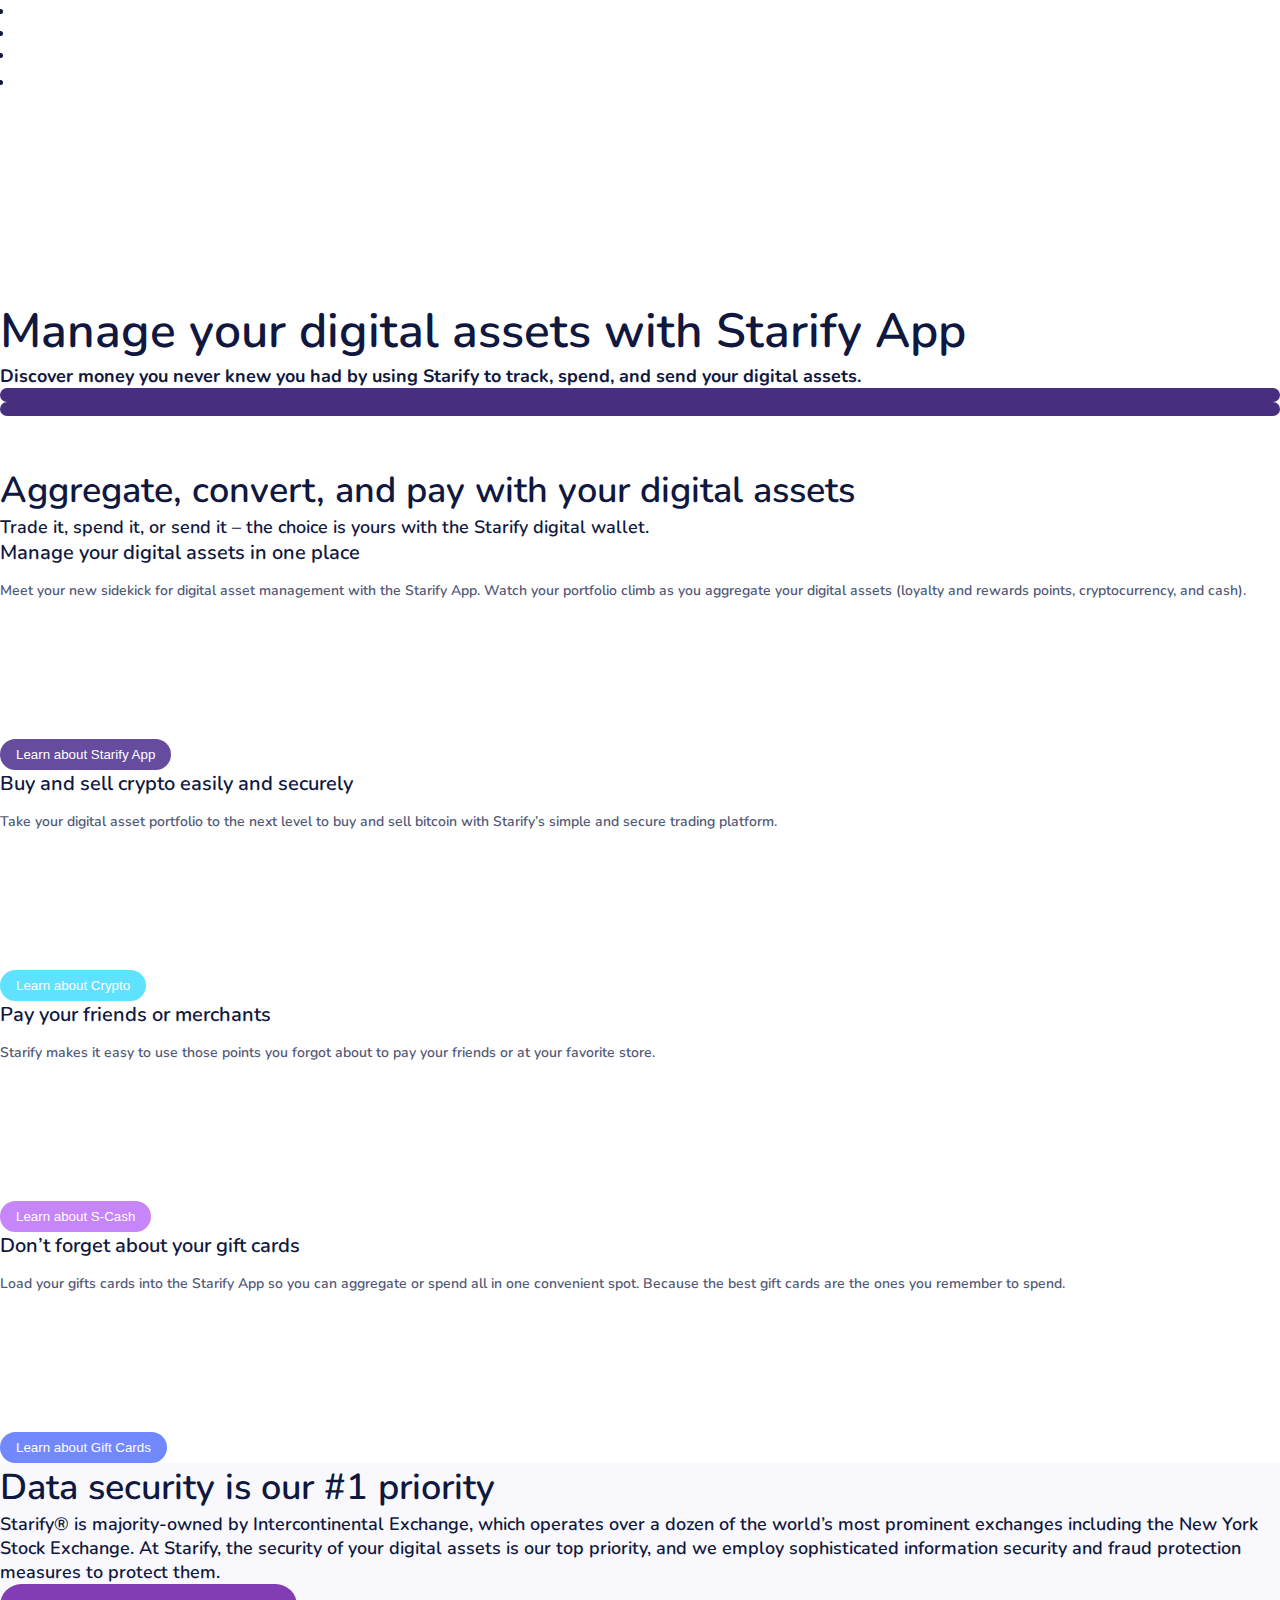
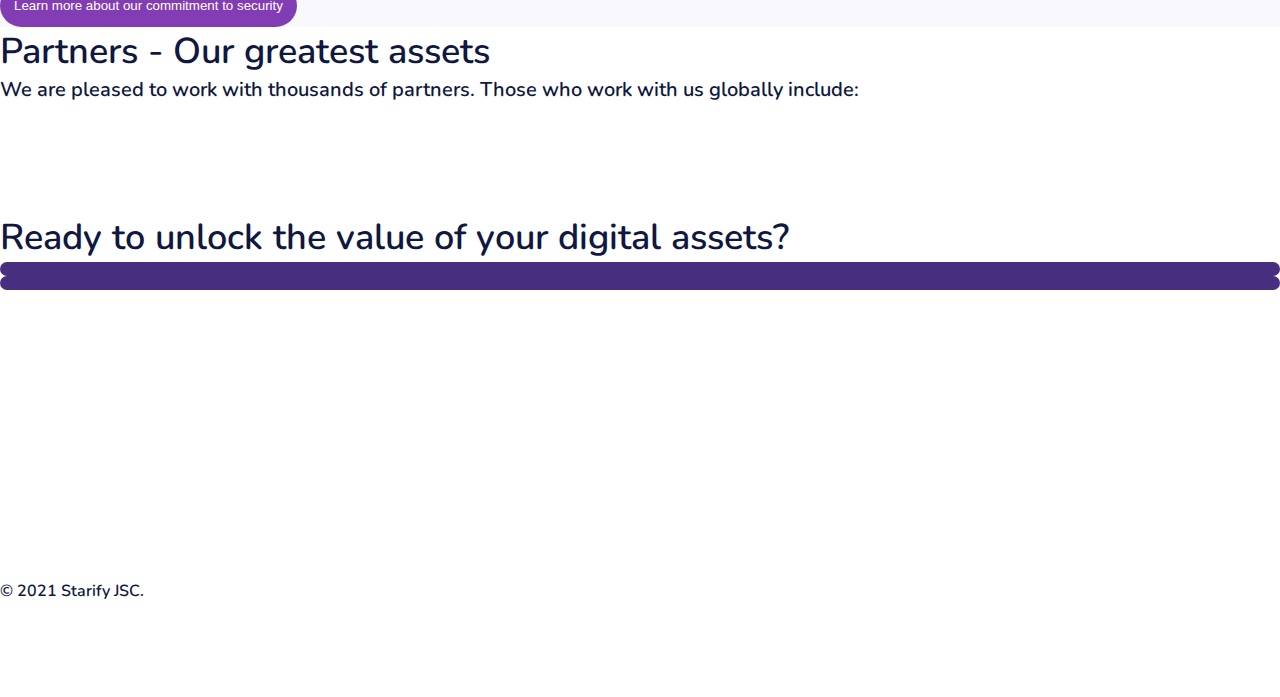
==== index.html @ 402581a9 "Add files via upload" ====
<html lang="en">

<head>
    <meta charset="UTF-8" />
    <meta http-equiv="X-UA-Compatible" content="IE=edge" />
    <meta name="viewport" content="width=device-width, initial-scale=1.0" />
    <title>Starify</title>
    <link rel="preconnect" href="https://fonts.googleapis.com" />
    <link rel="preconnect" href="https://fonts.gstatic.com" crossorigin />
    <!-- GOOGLE FONTS : NUNITO -->
    <link rel="preconnect" href="https://fonts.googleapis.com">
    <link rel="preconnect" href="https://fonts.gstatic.com" crossorigin>
    <link
        href="https://fonts.googleapis.com/css2?family=Nunito:ital,wght@0,200;0,300;0,400;0,600;0,700;0,800;0,900;1,200;1,300;1,400;1,600;1,700;1,800;1,900&display=swap"
        rel="stylesheet">
    <!-- FONTAWESOME 5 -->
    <link rel="stylesheet" href="fontawesome-free-5.15.3-web/css/all.min.css">
    <!-- BOOTSTRAP 4.0 -->
    <link rel="stylesheet" href="bootstrap-4.0.0-dist/css/bootstrap.min.css">
    <!-- LOCAL CSS -->
    <link rel="stylesheet" href="style.css" />
</head>

<body>
    <div class="scroll-navbar" id="scroll-navbar">
        <div class="container">
            <div class="row">
                <div class="col-md-3">
                    <a href="#"><img src="images/logo-fixed.png" alt="" class="img-fluid" />
                    </a>
                </div>
                <div class="col-md-9">
                    <ul class="nav custom-align">
                        <li class="nav-item">
                            <a class="nav-link active" href="#">Home</a>
                        </li>
                        <li class="nav-item">
                            <a class="nav-link" href="overview.html">Overview</a>
                        </li>
                        <li class="nav-item">
                            <a class="nav-link" href="features.html">App Features</a>
                        </li>
                        <li class="nav-item d-flex">
                            <button type="button" class="alt-get-started-btn">
                                Get Started
                            </button>
                        </li>
                    </ul>
                </div>
            </div>
        </div>
    </div>

    <div class="top-header">
        <div class="container">
            <div class="top-navbar py-3">
                <div class="row">
                    <div class="col-md-3">
                        <a href="#"><img src="images/logo.png" alt="" class="img-fluid center-xs" />
                        </a>
                    </div>
                    <div class="col-md-9">
                        <ul class="nav custom-align">
                            <li class="nav-item">
                                <a class="nav-link active" href="#">Home</a>
                            </li>
                            <li class="nav-item">
                                <a class="nav-link" href="overview.html">Overview</a>
                            </li>
                            <li class="nav-item">
                                <a class="nav-link" href="features.html">App Features</a>
                            </li>
                            <li class="nav-item d-flex">
                                <button type="button" class="get-started-btn">
                                    Get Started
                                </button>
                            </li>
                        </ul>
                    </div>
                </div>
            </div>

            <div class="banner-service">
                <div class="row">
                    <div class="col-lg-6">
                        <div class="banner-info mb-5">
                            <h1 class="text-white mb-5">Manage your digital assets with Starify App</h1>
                            <h5 class="text-white">Discover money you never knew you had by using Starify to track,
                                spend, and send your digital assets.</h5>
                        </div>
                        <div class="social-btn-group d-flex align-items-center justify-content-between">
                            <div class="social-btn mr-4">
                                <a href="#"><img src="images/play-store-icon.png" alt="" class="img-fluid"></a>
                            </div>
                            <div class="social-btn">
                                <a href="#"><img src="images/apple-icon.png" alt="" class="img-fluid"></a>
                            </div>
                        </div>
                    </div>
                    <div class="col-lg-6">
                        <img src="images/right.png" alt="" class="img-fluid d-block mx-auto">
                    </div>
                </div>
            </div>
        </div>
    </div>

    <div class="main-service">
        <div class="container">
            <h2 class="text-center fw-bold f-36 mb-4">Aggregate, convert, and pay with your digital assets</h2>
            <p class="text-center fw-bold mb-5 f-18">Trade it, spend it, or send it – the choice is yours with the
                Starify
                digital wallet.
            </p>

            <div class="row mt-5 pt-5">
                <div class="col-lg-3 col-6">
                    <div class="service-box text-center">
                        <img src="images/service-1.png" alt="" class="img-fluid d-block mx-auto mb-4">
                        <div class="service-info">
                            <h4 class="fw-bold">Manage your digital assets in one place</h4>
                            <p>Meet your new sidekick for digital asset management with the Starify App. Watch your
                                portfolio climb as you aggregate your digital assets (loyalty and rewards points,
                                cryptocurrency, and cash).</p>
                        </div>
                        <button type="button" class="service-btn sv-1"
                            onclick="javascript:location.href='overview.html'">Learn about Starify App</button>
                    </div>
                </div>
                <div class="col-lg-3 col-6">
                    <div class="service-box text-center">
                        <img src="images/service-2.png" alt="" class="img-fluid d-block mx-auto mb-4">
                        <div class="service-info">
                            <h4 class="fw-bold">Buy and sell crypto easily and securely</h4>
                            <p>Take your digital asset portfolio to the next level to buy and sell bitcoin with
                                Starify’s
                                simple and secure trading platform.</p>
                        </div>
                        <button type="button" class="service-btn sv-2 text-dark"
                            onclick="javascript:location.href='overview.html'">Learn about Crypto</button>
                    </div>

                </div>
                <div class="col-lg-3 col-6">
                    <div class="service-box text-center">
                        <img src="images/service-3.png" alt="" class="img-fluid d-block mx-auto mb-4">
                        <div class="service-info">
                            <h4 class="fw-bold">Pay your friends or merchants</h4>
                            <p>Starify makes it easy to use those points you forgot about to pay your friends or at your
                                favorite store.</p>
                        </div>
                        <button type="button" class="service-btn sv-3 text-dark"
                            onclick="javascript:location.href='overview.html'">Learn about S-Cash</button>
                    </div>
                </div>
                <div class="col-lg-3 col-6">
                    <div class="service-box text-center">
                        <img src="images/service-4.png" alt="" class="img-fluid d-block mx-auto mb-4">
                        <div class="service-info">
                            <h4 class="fw-bold">Don’t forget about your gift cards </h4>
                            <p>Load your gifts cards into the Starify App so you can aggregate or spend all in one
                                convenient spot. Because the best gift cards are the ones you remember to spend.</p>
                        </div>
                        <button type="button" class="service-btn sv-4 text-dark"
                            onclick="javascript:location.href='overview.html'">Learn about Gift Cards</button>
                    </div>
                </div>
            </div>
        </div>
    </div>

    <div class="big-service py-5 mt-5">
        <div class="container">
            <div class="service-box text-center">
                <img src="images/service-5.png" alt="" class="img-fluid d-block mx-auto mb-4">
                <div class="service-info no-min-height">
                    <h4 class="fw-bold f-36">Data security is our #1 priority</h4>
                    <p class="f-18 my-5">Starify® is majority-owned by Intercontinental Exchange, which operates
                        over a
                        dozen of the
                        world’s most prominent exchanges including the New York Stock Exchange. At Starify, the
                        security of your digital assets is our top priority, and we employ sophisticated information
                        security and fraud protection measures to protect them.</p>
                </div>
                <button type="button" class="service-btn sv-5" style="padding: 14px;">Learn more about our
                    commitment to
                    security</button>
            </div>
        </div>
    </div>

    <div class="our-partner my-5">
        <div class="container">
            <h2 class="fw-bold mb-3 f-36">Partners - Our greatest assets</h2>
            <p class="fw-bold mb-5 f-20">We are pleased to work with thousands of partners. Those who work with us
                globally
                include:</p>
            <div class="partner-grid">
                <img src="images/partner.png" alt="" class="img-fluid d-block mx-auto">
                <img src="images/partner.png" alt="" class="img-fluid d-block mx-auto">
                <img src="images/partner.png" alt="" class="img-fluid d-block mx-auto">
                <img src="images/partner.png" alt="" class="img-fluid d-block mx-auto">
                <img src="images/partner.png" alt="" class="img-fluid d-block mx-auto">
                <img src="images/partner.png" alt="" class="img-fluid d-block mx-auto">
                <img src="images/partner.png" alt="" class="img-fluid d-block mx-auto">
                <img src="images/partner.png" alt="" class="img-fluid d-block mx-auto">
                <img src="images/partner.png" alt="" class="img-fluid d-block mx-auto">
                <img src="images/partner.png" alt="" class="img-fluid d-block mx-auto">
            </div>
        </div>
    </div>

    <div class="social-box main-color">
        <div class="container">
            <h2 class="fw-bold mb-3 text-center">Ready to unlock the value of your digital assets?</h2>
            <div class="social-btn-group d-flex align-items-center justify-content-center mt-5">
                <div class="social-btn mr-4">
                    <a href="#"><img src="images/play-store-icon.png" alt="" class="img-fluid"></a>
                </div>
                <div class="social-btn">
                    <a href="#"><img src="images/apple-icon.png" alt="" class="img-fluid"></a>
                </div>
            </div>
        </div>
    </div>

    <div class="main-footer">
        <div class="container">
            <div class="row">
                <div class="col-md-3 d-flex justify-content-center align-items-center">
                    <p class="text-white">© 2021 Starify JSC.</p>
                </div>
                <div class="col-md-9">
                    <div class="social-media-group d-flex">
                        <a href="#">
                            <img src="images/fb-icon.png" alt="" class="img-fluid d-block mx-auto"></a>
                        <a href="#">
                            <img src="images/twitter-icon.png" alt="" class="img-fluid d-block mx-auto"></a>
                        <a href="#">
                            <img src="images/tumblr-icon.png" alt="" class="img-fluid d-block mx-auto"></a>
                        <a href="#">
                            <img src="images/in-icon.png" alt="" class="img-fluid d-block mx-auto"></a>
                        <a href="#">
                            <img src="images/sharp-icon.png" alt="" class="img-fluid d-block mx-auto"></a>
                        <a href="#">
                            <img src="images/telegram-icon.png" alt="" class="img-fluid d-block mx-auto"></a>
                        <div>
                            <button type="button" class="need-help-btn">Need help ?</button>
                        </div>
                    </div>
                </div>
            </div>
        </div>
    </div>
    <script src="jquery-3.6.0.min.js"></script>
    <script defer src="app.js"></script>
</body>

</html>
---- style.css ----
* {
  padding: 0;
  margin: 0;
  border: none;
}

body {
  font-family: "Nunito", sans-serif;
  color: #101840 !important;
}

body h1,
body h2,
body h3,
body h4,
body h5,
body h6 {
  margin: 0;
}

body p {
  margin: 0;
  font-weight: 600 !important;
}

body a {
  color: inherit;
}

body a:hover {
  text-decoration: none;
  color: inherit;
}

body .fw-bold {
  font-weight: 600 !important;
}

body i {
  font-size: 11px;
}

body .f-36 {
  font-size: 36px !important;
}

body .f-24 {
  font-size: 24px !important;
}

body .f-18 {
  font-size: 18px !important;
}

body .f-20 {
  font-size: 20px !important;
}

.top-header {
  width: 100%;
  background: url(images/header-svg.png);
  background-repeat: no-repeat;
  background-size: cover;
}

@media screen and (min-width: 992px) {
  .top-header {
    margin-bottom: 50px;
    background-position: bottom;
  }
}

.top-header .center-xs {
  display: block;
  margin: auto;
}

@media screen and (min-width: 768px) {
  .top-header .center-xs {
    margin: 0;
  }
}

.top-header .top-navbar {
  min-height: 80px;
}

.top-header .top-navbar .nav-item {
  margin: 0 15px;
}

.top-header .top-navbar .nav-item .nav-link {
  color: #ffffff;
  font-size: 14px;
}

.top-header .top-navbar .get-started-btn {
  background: none;
  color: #ffffff;
  border: 1px solid #ffffff;
  border-radius: 30px;
  padding: 7px 24px;
  font-size: 14px;
  cursor: pointer;
}

.top-header .top-navbar .get-started-btn:focus {
  outline: none;
}

@media screen and (min-width: 992px) {
  .top-header .banner-service .banner-info {
    padding-top: 200px;
  }
}

.top-header .banner-service .banner-info h1 {
  font-weight: 600;
  margin-top: 1rem;
  font-size: 48px;
  text-align: center;
}

@media screen and (min-width: 768px) {
  .top-header .banner-service .banner-info h1 {
    margin-top: 0;
    text-align: left;
  }
}

.top-header .banner-service .banner-info h5 {
  font-size: 18px;
}

.nav-link.active {
  opacity: 0.5 !important;
}

.alt-get-started-btn {
  background: #833db4;
  color: #ffffff;
  border: 1px solid #ffffff;
  border-radius: 30px;
  padding: 7px 24px;
  font-size: 14px;
  cursor: pointer;
}

.alt-get-started-btn:focus {
  outline: none;
}

.custom-align {
  -webkit-box-pack: center;
      -ms-flex-pack: center;
          justify-content: center;
  -webkit-box-align: center;
      -ms-flex-align: center;
          align-items: center;
}

@media screen and (min-width: 992px) {
  .custom-align {
    -webkit-box-pack: end;
        -ms-flex-pack: end;
            justify-content: flex-end;
  }
}

.top-header-2 {
  background: url(images/alt-header-svg.png);
  background-repeat: no-repeat;
  background-size: cover;
  background-position: bottom;
  padding-bottom: 150px;
  margin-bottom: 30px;
}

.social-btn-group .social-btn {
  background: #482e7f;
  padding: 7px 1.75rem;
  border-radius: 30px;
}

.main-service {
  padding-top: 1rem;
}

@media screen and (min-width: 992px) {
  .main-service {
    padding: 0;
  }
}

.main-service .service-box .service-info {
  min-height: 210px;
  margin-bottom: 10px;
}

@media screen and (min-width: 768px) {
  .main-service .service-box .service-info {
    min-height: 190px;
  }
}

@media screen and (min-width: 992px) {
  .main-service .service-box .service-info {
    min-height: 210px;
  }
}

@media screen and (min-width: 1200px) {
  .main-service .service-box .service-info {
    min-height: 190px;
  }
}

.main-service .service-box .service-info h4 {
  margin-bottom: 15px;
  font-size: 20px;
}

.main-service .service-box .service-info p {
  font-size: 14px;
  color: #535977;
}

.main-service .service-box .no-min-height {
  min-height: auto;
}

.service-btn {
  cursor: pointer;
  color: #ffffff;
  padding: 8px 1rem;
  border-radius: 30px;
  margin-bottom: 20px;
}

@media screen and (min-width: 768px) {
  .service-btn {
    margin: 0;
  }
}

.service-btn:focus {
  outline: none;
}

.sv-1 {
  background: #654c9f;
}

.sv-2 {
  background: #5fe2ff;
}

.sv-3 {
  background: #c685f9;
}

.sv-4 {
  background: #7188ff;
}

.sv-5 {
  background: #833db4;
}

.our-partner .partner-grid {
  display: -ms-grid;
  display: grid;
  -ms-grid-columns: 1fr 1fr;
      grid-template-columns: 1fr 1fr;
  -ms-grid-rows: 1fr 1fr;
      grid-template-rows: 1fr 1fr;
  grid-column-gap: 20px;
  grid-row-gap: 20px;
  justify-items: stretch;
  -webkit-box-align: stretch;
      -ms-flex-align: stretch;
          align-items: stretch;
}

@media screen and (min-width: 768px) {
  .our-partner .partner-grid {
    -ms-grid-columns: 1fr 1fr 1fr 1fr 1fr;
        grid-template-columns: 1fr 1fr 1fr 1fr 1fr;
    -ms-grid-rows: 1fr 1fr;
        grid-template-rows: 1fr 1fr;
  }
}

.main-footer {
  padding: 200px 0 50px 0;
  width: 100%;
  background: url("images/footer-svg.png");
  background-repeat: no-repeat;
  background-size: cover;
}

.main-footer .footer-svg {
  bottom: 0;
}

.main-footer .list-group-item {
  background: none;
  color: #ffffff;
  border: none;
}

.main-footer .list-group-item a {
  font-size: 14px;
}

.main-footer .list-group-item:first-child {
  font-weight: 600;
}

.main-footer .social-media-group {
  float: right;
  -webkit-box-align: center;
      -ms-flex-align: center;
          align-items: center;
  margin: 20px 0;
}

.main-footer .social-media-group a {
  margin-right: 15px;
}

.main-footer .watermark-field {
  margin: 1rem 0;
  -webkit-box-pack: center;
      -ms-flex-pack: center;
          justify-content: center;
  -webkit-box-orient: vertical;
  -webkit-box-direction: normal;
      -ms-flex-direction: column;
          flex-direction: column;
}

@media screen and (min-width: 992px) {
  .main-footer .watermark-field {
    margin: 0;
    -webkit-box-pack: justify;
        -ms-flex-pack: justify;
            justify-content: space-between;
    -webkit-box-orient: horizontal;
    -webkit-box-direction: normal;
        -ms-flex-direction: row;
            flex-direction: row;
  }
}

.need-help-btn {
  background: none;
  color: #ffffff;
  border: 1px solid #ffffff;
  border-radius: 30px;
  padding: 7px 50px;
  cursor: pointer;
  font-size: 15px;
}

.feature-box {
  padding: 2rem;
  position: -webkit-sticky;
  position: sticky;
  top: 5rem;
}

.feature-box h3 {
  font-size: 24px;
}

.feature-box h2 {
  font-size: 36px;
}

.feature-box h6 {
  font-size: 18px;
}

.feature-box h4 {
  font-size: 20px;
  font-weight: 600;
}

.feature-box p {
  font-size: 14px;
  line-height: 1.8;
}

.feature-box .xs-center {
  display: block;
  margin: auto;
}

.feature-box h2,
.feature-box h3,
.feature-box h6 {
  text-align: center;
}

@media screen and (min-width: 1200px) {
  .feature-box .xs-center {
    display: block;
    margin: 0;
  }
  .feature-box h2,
  .feature-box h3,
  .feature-box h6 {
    text-align: left;
  }
}

.main-feature {
  background: #f9f8fc;
}

.main-feature-2 {
  background: #eefafe;
}

.assets-info-box {
  border-left: 2px solid #833db4;
  padding-left: 1rem;
  margin-bottom: 2rem;
}

.assets-info-box h4 {
  font-size: 20px;
}

.assets-info-box p {
  font-size: 14px;
}

@media screen and (min-width: 768px) {
  .square-bg-left {
    background: url(images/square-bgr-left.png);
    background-repeat: no-repeat;
    background-size: contain;
    background-position: left;
  }
}

@media screen and (min-width: 768px) {
  .square-bg-right {
    background: url(images/square-bgr-right.png);
    background-repeat: no-repeat;
    background-size: contain;
    background-position: right;
  }
}

.purple-text {
  color: #833db4;
}

.social-box {
  background: url(images/double-polygon-brg.png);
  background-repeat: no-repeat;
  background-position: left;
  padding: 90px 0;
}

.social-box h2 {
  font-size: 36px;
}

.assets-detail-box h2 {
  font-size: 36px;
}

.assets-detail-box p {
  font-size: 18px;
}

.digital-assets-para p {
  font-size: 16px;
}

.big-service {
  background: #f9f8fc;
}

.scroll-navbar {
  display: none;
  min-height: 80px;
  padding: 1rem 0;
  position: fixed;
  top: 0;
  z-index: 100;
  width: 100%;
  background: #ffffff;
  -webkit-box-shadow: 0px 4px 21px -3px rgba(0, 0, 0, 0.73);
  box-shadow: 0px 4px 21px -3px rgba(0, 0, 0, 0.73);
}
/*# sourceMappingURL=style.css.map */
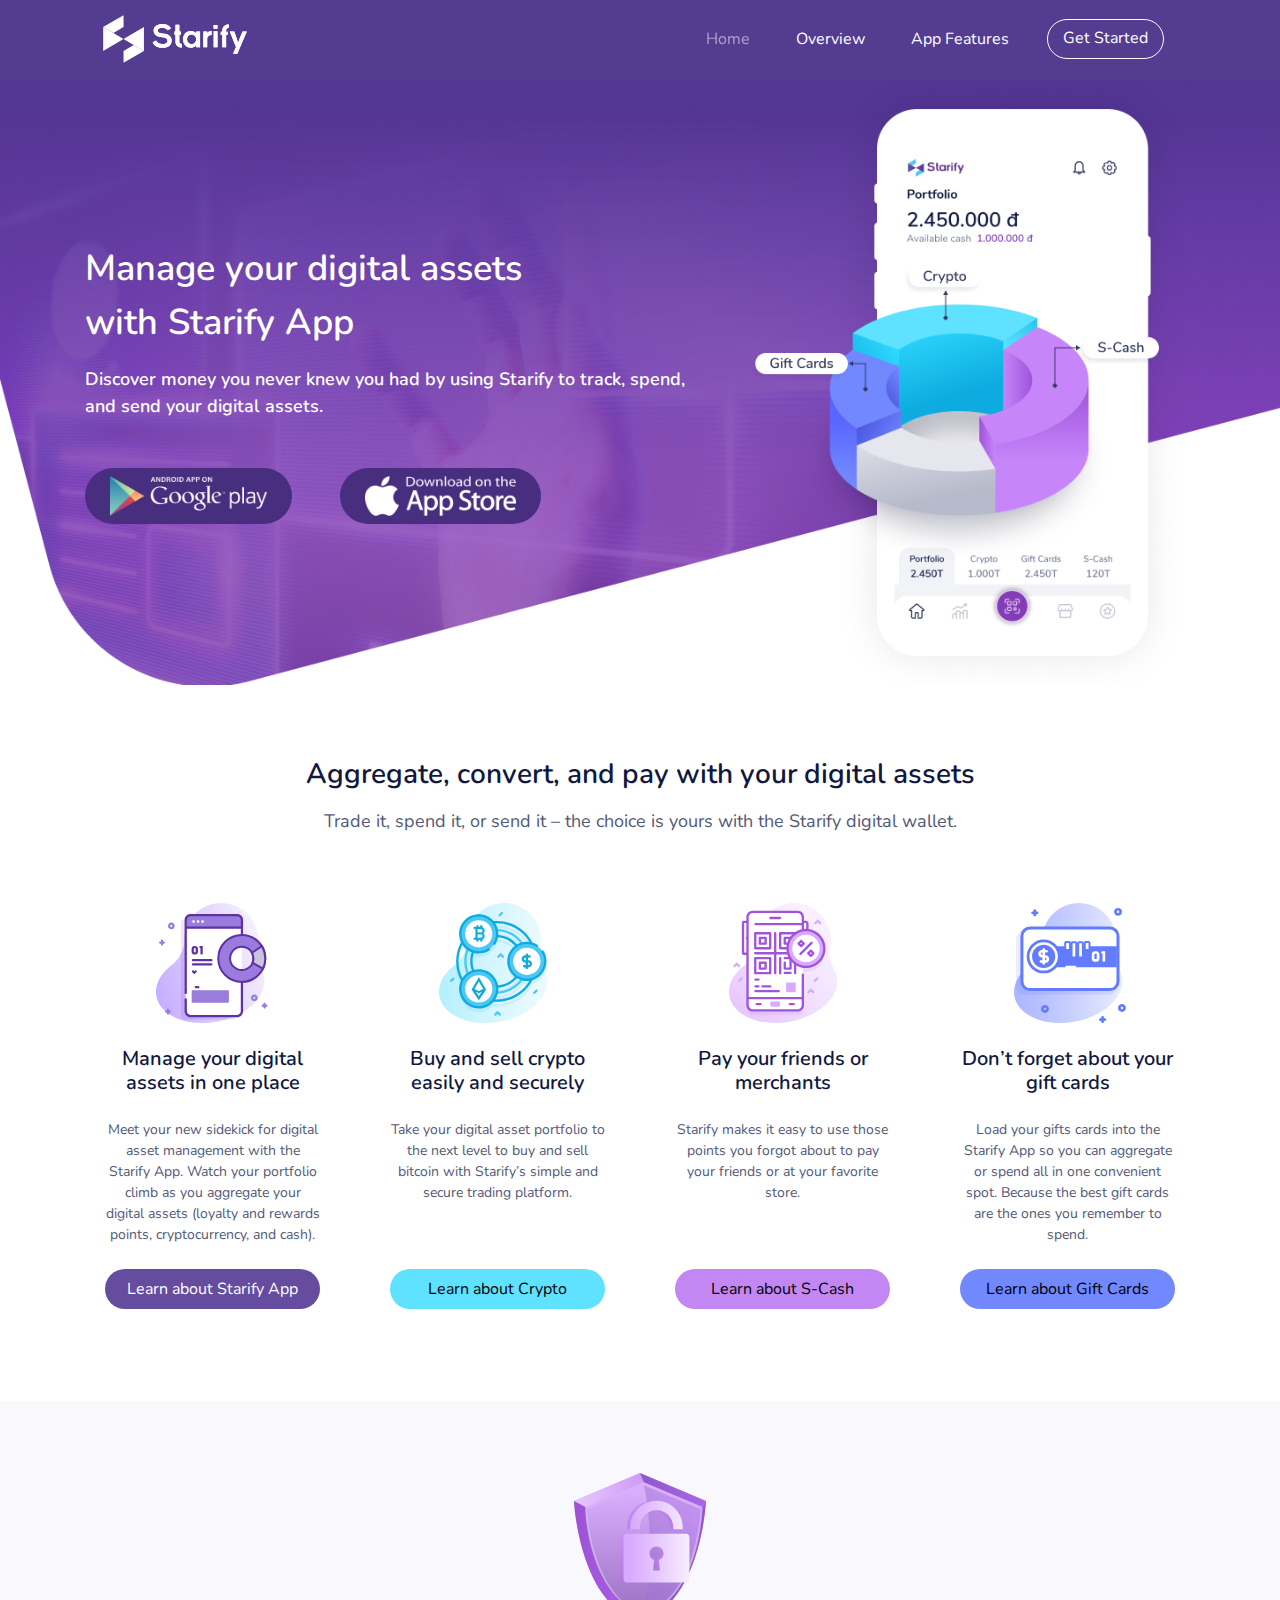
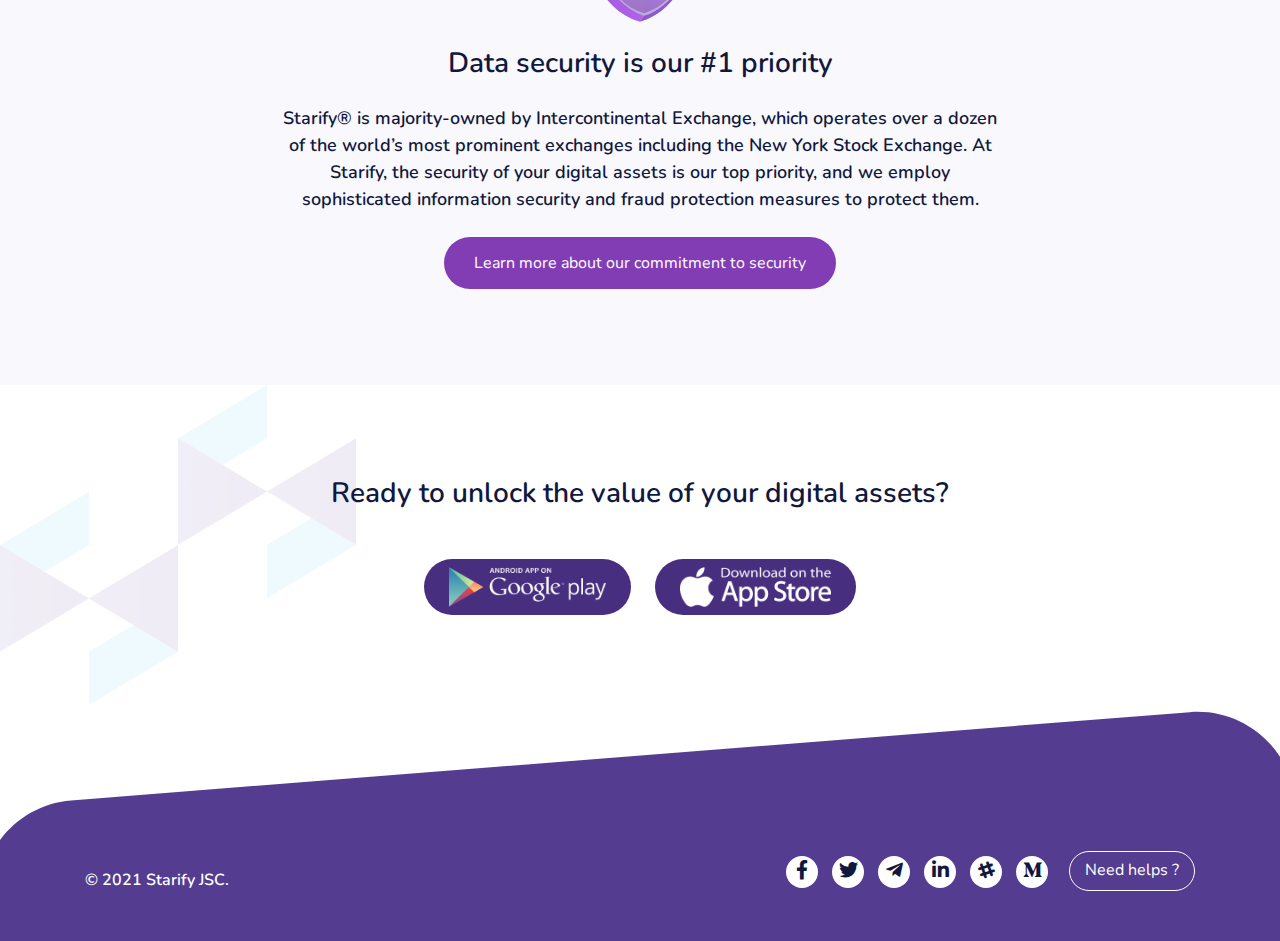
==== commit 45f1bb43: "comit" ====
--- a/index.html
+++ b/index.html
@@ -1,259 +1,244 @@
-<html lang="en">
-
-<head>
-    <meta charset="UTF-8" />
-    <meta http-equiv="X-UA-Compatible" content="IE=edge" />
-    <meta name="viewport" content="width=device-width, initial-scale=1.0" />
-    <title>Starify</title>
-    <link rel="preconnect" href="https://fonts.googleapis.com" />
-    <link rel="preconnect" href="https://fonts.gstatic.com" crossorigin />
-    <!-- GOOGLE FONTS : NUNITO -->
-    <link rel="preconnect" href="https://fonts.googleapis.com">
-    <link rel="preconnect" href="https://fonts.gstatic.com" crossorigin>
-    <link
-        href="https://fonts.googleapis.com/css2?family=Nunito:ital,wght@0,200;0,300;0,400;0,600;0,700;0,800;0,900;1,200;1,300;1,400;1,600;1,700;1,800;1,900&display=swap"
-        rel="stylesheet">
-    <!-- FONTAWESOME 5 -->
-    <link rel="stylesheet" href="fontawesome-free-5.15.3-web/css/all.min.css">
-    <!-- BOOTSTRAP 4.0 -->
-    <link rel="stylesheet" href="bootstrap-4.0.0-dist/css/bootstrap.min.css">
-    <!-- LOCAL CSS -->
-    <link rel="stylesheet" href="style.css" />
-</head>
-
-<body>
-    <div class="scroll-navbar" id="scroll-navbar">
-        <div class="container">
-            <div class="row">
-                <div class="col-md-3">
-                    <a href="#"><img src="images/logo-fixed.png" alt="" class="img-fluid" />
-                    </a>
-                </div>
-                <div class="col-md-9">
-                    <ul class="nav custom-align">
-                        <li class="nav-item">
-                            <a class="nav-link active" href="#">Home</a>
-                        </li>
-                        <li class="nav-item">
-                            <a class="nav-link" href="overview.html">Overview</a>
-                        </li>
-                        <li class="nav-item">
-                            <a class="nav-link" href="features.html">App Features</a>
-                        </li>
-                        <li class="nav-item d-flex">
-                            <button type="button" class="alt-get-started-btn">
-                                Get Started
-                            </button>
-                        </li>
-                    </ul>
-                </div>
-            </div>
-        </div>
-    </div>
-
-    <div class="top-header">
-        <div class="container">
-            <div class="top-navbar py-3">
-                <div class="row">
-                    <div class="col-md-3">
-                        <a href="#"><img src="images/logo.png" alt="" class="img-fluid center-xs" />
-                        </a>
-                    </div>
-                    <div class="col-md-9">
-                        <ul class="nav custom-align">
-                            <li class="nav-item">
-                                <a class="nav-link active" href="#">Home</a>
-                            </li>
-                            <li class="nav-item">
-                                <a class="nav-link" href="overview.html">Overview</a>
-                            </li>
-                            <li class="nav-item">
-                                <a class="nav-link" href="features.html">App Features</a>
-                            </li>
-                            <li class="nav-item d-flex">
-                                <button type="button" class="get-started-btn">
-                                    Get Started
-                                </button>
-                            </li>
-                        </ul>
-                    </div>
-                </div>
-            </div>
-
-            <div class="banner-service">
-                <div class="row">
-                    <div class="col-lg-6">
-                        <div class="banner-info mb-5">
-                            <h1 class="text-white mb-5">Manage your digital assets with Starify App</h1>
-                            <h5 class="text-white">Discover money you never knew you had by using Starify to track,
-                                spend, and send your digital assets.</h5>
-                        </div>
-                        <div class="social-btn-group d-flex align-items-center justify-content-between">
-                            <div class="social-btn mr-4">
-                                <a href="#"><img src="images/play-store-icon.png" alt="" class="img-fluid"></a>
-                            </div>
-                            <div class="social-btn">
-                                <a href="#"><img src="images/apple-icon.png" alt="" class="img-fluid"></a>
-                            </div>
-                        </div>
-                    </div>
-                    <div class="col-lg-6">
-                        <img src="images/right.png" alt="" class="img-fluid d-block mx-auto">
-                    </div>
-                </div>
-            </div>
-        </div>
-    </div>
-
-    <div class="main-service">
-        <div class="container">
-            <h2 class="text-center fw-bold f-36 mb-4">Aggregate, convert, and pay with your digital assets</h2>
-            <p class="text-center fw-bold mb-5 f-18">Trade it, spend it, or send it – the choice is yours with the
-                Starify
-                digital wallet.
-            </p>
-
-            <div class="row mt-5 pt-5">
-                <div class="col-lg-3 col-6">
-                    <div class="service-box text-center">
-                        <img src="images/service-1.png" alt="" class="img-fluid d-block mx-auto mb-4">
-                        <div class="service-info">
-                            <h4 class="fw-bold">Manage your digital assets in one place</h4>
-                            <p>Meet your new sidekick for digital asset management with the Starify App. Watch your
-                                portfolio climb as you aggregate your digital assets (loyalty and rewards points,
-                                cryptocurrency, and cash).</p>
-                        </div>
-                        <button type="button" class="service-btn sv-1"
-                            onclick="javascript:location.href='overview.html'">Learn about Starify App</button>
-                    </div>
-                </div>
-                <div class="col-lg-3 col-6">
-                    <div class="service-box text-center">
-                        <img src="images/service-2.png" alt="" class="img-fluid d-block mx-auto mb-4">
-                        <div class="service-info">
-                            <h4 class="fw-bold">Buy and sell crypto easily and securely</h4>
-                            <p>Take your digital asset portfolio to the next level to buy and sell bitcoin with
-                                Starify’s
-                                simple and secure trading platform.</p>
-                        </div>
-                        <button type="button" class="service-btn sv-2 text-dark"
-                            onclick="javascript:location.href='overview.html'">Learn about Crypto</button>
-                    </div>
-
-                </div>
-                <div class="col-lg-3 col-6">
-                    <div class="service-box text-center">
-                        <img src="images/service-3.png" alt="" class="img-fluid d-block mx-auto mb-4">
-                        <div class="service-info">
-                            <h4 class="fw-bold">Pay your friends or merchants</h4>
-                            <p>Starify makes it easy to use those points you forgot about to pay your friends or at your
-                                favorite store.</p>
-                        </div>
-                        <button type="button" class="service-btn sv-3 text-dark"
-                            onclick="javascript:location.href='overview.html'">Learn about S-Cash</button>
-                    </div>
-                </div>
-                <div class="col-lg-3 col-6">
-                    <div class="service-box text-center">
-                        <img src="images/service-4.png" alt="" class="img-fluid d-block mx-auto mb-4">
-                        <div class="service-info">
-                            <h4 class="fw-bold">Don’t forget about your gift cards </h4>
-                            <p>Load your gifts cards into the Starify App so you can aggregate or spend all in one
-                                convenient spot. Because the best gift cards are the ones you remember to spend.</p>
-                        </div>
-                        <button type="button" class="service-btn sv-4 text-dark"
-                            onclick="javascript:location.href='overview.html'">Learn about Gift Cards</button>
-                    </div>
-                </div>
-            </div>
-        </div>
-    </div>
-
-    <div class="big-service py-5 mt-5">
-        <div class="container">
-            <div class="service-box text-center">
-                <img src="images/service-5.png" alt="" class="img-fluid d-block mx-auto mb-4">
-                <div class="service-info no-min-height">
-                    <h4 class="fw-bold f-36">Data security is our #1 priority</h4>
-                    <p class="f-18 my-5">Starify® is majority-owned by Intercontinental Exchange, which operates
-                        over a
-                        dozen of the
-                        world’s most prominent exchanges including the New York Stock Exchange. At Starify, the
-                        security of your digital assets is our top priority, and we employ sophisticated information
-                        security and fraud protection measures to protect them.</p>
-                </div>
-                <button type="button" class="service-btn sv-5" style="padding: 14px;">Learn more about our
-                    commitment to
-                    security</button>
-            </div>
-        </div>
-    </div>
-
-    <div class="our-partner my-5">
-        <div class="container">
-            <h2 class="fw-bold mb-3 f-36">Partners - Our greatest assets</h2>
-            <p class="fw-bold mb-5 f-20">We are pleased to work with thousands of partners. Those who work with us
-                globally
-                include:</p>
-            <div class="partner-grid">
-                <img src="images/partner.png" alt="" class="img-fluid d-block mx-auto">
-                <img src="images/partner.png" alt="" class="img-fluid d-block mx-auto">
-                <img src="images/partner.png" alt="" class="img-fluid d-block mx-auto">
-                <img src="images/partner.png" alt="" class="img-fluid d-block mx-auto">
-                <img src="images/partner.png" alt="" class="img-fluid d-block mx-auto">
-                <img src="images/partner.png" alt="" class="img-fluid d-block mx-auto">
-                <img src="images/partner.png" alt="" class="img-fluid d-block mx-auto">
-                <img src="images/partner.png" alt="" class="img-fluid d-block mx-auto">
-                <img src="images/partner.png" alt="" class="img-fluid d-block mx-auto">
-                <img src="images/partner.png" alt="" class="img-fluid d-block mx-auto">
-            </div>
-        </div>
-    </div>
-
-    <div class="social-box main-color">
-        <div class="container">
-            <h2 class="fw-bold mb-3 text-center">Ready to unlock the value of your digital assets?</h2>
-            <div class="social-btn-group d-flex align-items-center justify-content-center mt-5">
-                <div class="social-btn mr-4">
-                    <a href="#"><img src="images/play-store-icon.png" alt="" class="img-fluid"></a>
-                </div>
-                <div class="social-btn">
-                    <a href="#"><img src="images/apple-icon.png" alt="" class="img-fluid"></a>
-                </div>
-            </div>
-        </div>
-    </div>
-
-    <div class="main-footer">
-        <div class="container">
-            <div class="row">
-                <div class="col-md-3 d-flex justify-content-center align-items-center">
-                    <p class="text-white">© 2021 Starify JSC.</p>
-                </div>
-                <div class="col-md-9">
-                    <div class="social-media-group d-flex">
-                        <a href="#">
-                            <img src="images/fb-icon.png" alt="" class="img-fluid d-block mx-auto"></a>
-                        <a href="#">
-                            <img src="images/twitter-icon.png" alt="" class="img-fluid d-block mx-auto"></a>
-                        <a href="#">
-                            <img src="images/tumblr-icon.png" alt="" class="img-fluid d-block mx-auto"></a>
-                        <a href="#">
-                            <img src="images/in-icon.png" alt="" class="img-fluid d-block mx-auto"></a>
-                        <a href="#">
-                            <img src="images/sharp-icon.png" alt="" class="img-fluid d-block mx-auto"></a>
-                        <a href="#">
-                            <img src="images/telegram-icon.png" alt="" class="img-fluid d-block mx-auto"></a>
-                        <div>
-                            <button type="button" class="need-help-btn">Need help ?</button>
-                        </div>
-                    </div>
-                </div>
-            </div>
-        </div>
-    </div>
-    <script src="jquery-3.6.0.min.js"></script>
-    <script defer src="app.js"></script>
-</body>
-
-</html>+<html lang="en">
+
+<head>
+  <meta charset="UTF-8" />
+  <meta http-equiv="X-UA-Compatible" content="IE=edge" />
+  <meta name="viewport" content="width=device-width, initial-scale=1.0" />
+  <title>Starify</title>
+  <link rel="preconnect" href="https://fonts.googleapis.com" />
+  <link rel="preconnect" href="https://fonts.gstatic.com" crossorigin />
+  <!-- GOOGLE FONTS : NUNITO -->
+  <link rel="preconnect" href="https://fonts.googleapis.com">
+  <link rel="preconnect" href="https://fonts.gstatic.com" crossorigin>
+  <link href="https://fonts.googleapis.com/css2?family=Nunito:ital,wght@0,200;0,300;0,400;0,600;0,700;0,800;0,900;1,200;1,300;1,400;1,600;1,700;1,800;1,900&display=swap" rel="stylesheet">
+  <!-- FONTAWESOME 5 -->
+  <link rel="stylesheet" href="https://cdnjs.cloudflare.com/ajax/libs/font-awesome/5.15.3/css/all.min.css">
+  <!-- BOOTSTRAP 4.0 -->
+  <link rel="stylesheet" href="bootstrap-4.0.0-dist/css/bootstrap.min.css">
+  <!-- LOCAL CSS -->
+  <link rel="stylesheet" href="style.css" />
+</head>
+
+<body>
+  <header id="top-header" class="top-header">
+    <div class="container">
+      <nav class="navbar navbar-expand-md navbar-dark bg-dark">
+        <a href="#" class="navbar-brand"><img src="images/logoD.svg" alt="Starify Logo"></a>
+        <a href="#" class="navbar-brand fix"><img src="images/logoW.svg" alt="Starify Logo"></a>
+        <button class="navbar-toggler" type="button" data-toggle="collapse" data-target="#navbarCollapse" aria-controls="navbarCollapse" aria-expanded="true" aria-label="Toggle navigation">
+          <i class="fas fa-bars"></i>
+        </button>
+
+        <div class="navbar-collapse collapse justify-content-end" id="navbarCollapse">
+          <ul class="navbar-nav">
+            <li class="nav-item active">
+              <a class="nav-link" href="index.html">Home</a>
+            </li>
+            <li class="nav-item">
+              <a class="nav-link" href="overview.html">Overview</a>
+            </li>
+            <li class="nav-item">
+              <a class="nav-link" href="features.html">App Features</a>
+            </li>
+            <li class="nav-item">
+              <a class="btn btn-outline" href="#">Get Started</a>
+            </li>
+          </ul>
+
+        </div>
+      </nav>
+    </div>
+  </header>
+
+  <div class="bannerHome">
+    <div class="container">
+      <div class="row">
+        <div class="col-lg-7" style="margin: auto 0;">
+          <div class="banner-info">
+            <h1 class="text-white f-48">Manage your digital assets<br>with Starify App</h1>
+            <h4 class="text-white f-18 mt-3">Discover money you never knew you had by using Starify to track,
+              spend, and send your digital assets.</h4>
+          </div>
+          <div class="social-btn-group d-flex mt-5">
+            <div class="social-btn mr-5">
+              <a href="#"><img src="images/play-store-icon.png" alt=""></a>
+            </div>
+            <div class="social-btn">
+              <a href="#"><img src="images/apple-icon.png" alt=""></a>
+            </div>
+          </div>
+        </div>
+        <div class="col-lg-5" style="margin: auto 0;">
+          <img src="images/right.png" alt="" class="img-fluid d-block mx-auto">
+          <div class="social-btn-group d-flex justify-content-center mobile">
+            <div class="social-btn mr-3">
+              <a href="#"><img src="images/play-store-icon.png" alt=""></a>
+            </div>
+            <div class="social-btn">
+              <a href="#"><img src="images/apple-icon.png" alt=""></a>
+            </div>
+          </div>
+        </div>
+      </div>
+    </div>
+  </div>
+
+  <section class="features pt-4 pb-4">
+    <div class="container mt-5">
+      <div class="row">
+        <div class="col-12">
+          <h2 class="text-center f-36">Aggregate, convert, and pay with your digital assets</h2>
+          <p class="text-center f-18 mt-3 mb-5">Trade it, spend it, or send it – the choice is yours with the Starify digital wallet.</p>
+        </div>
+        <div class="col-lg-3 col-md-6 col-xs-8 mb-5">
+          <div class="box text-center flex justify-content-end">
+            <img src="images/aDigi.svg" alt="" class="img-fluid d-block mx-auto">
+            <div class="info mb-auto">
+              <h4 class="mt-4 mb-4">Manage your digital assets in one place</h4>
+              <p>Meet your new sidekick for digital asset management with the Starify App. Watch your
+                portfolio climb as you aggregate your digital assets (loyalty and rewards points,
+                cryptocurrency, and cash).</p>
+            </div>
+            <button type="button" class="btn btn-filled bg-purple text-white mt-4" onclick="javascript:location.href='overview.html'">Learn about Starify App</button>
+          </div>
+        </div>
+        <div class="col-lg-3 col-md-6 col-xs-8 mb-5">
+          <div class="box text-center flex justify-content-end">
+            <img src="images/aCrypto.svg" alt="" class="img-fluid d-block mx-auto">
+            <div class="info mb-auto">
+              <h4 class="mt-4 mb-4">Buy and sell crypto easily and securely</h4>
+              <p>Take your digital asset portfolio to the next level to buy and sell bitcoin with
+                Starify’s
+                simple and secure trading platform.</p>
+            </div>
+            <button type="button" class="btn btn-filled bg-cyan mt-4" onclick="javascript:location.href='overview.html'">Learn about Crypto</button>
+          </div>
+
+        </div>
+        <div class="col-lg-3 col-md-6 col-xs-8 mb-5">
+          <div class="box text-center flex justify-content-end">
+            <img src="images/aScash.svg" alt="" class="img-fluid d-block mx-auto">
+            <div class="info mb-auto">
+              <h4 class="mt-4 mb-4">Pay your friends or merchants</h4>
+              <p>Starify makes it easy to use those points you forgot about to pay your friends or at your
+                favorite store.</p>
+            </div>
+            <button type="button" class="btn btn-filled bg-violet mt-4" onclick="javascript:location.href='overview.html'">Learn about S-Cash</button>
+          </div>
+        </div>
+        <div class="col-lg-3 col-md-6 col-xs-8 mb-5">
+          <div class="box text-center flex justify-content-end">
+            <img src="images/aGift.svg" alt="" class="img-fluid d-block mx-auto">
+            <div class="info mb-auto">
+              <h4 class="mt-4 mb-4">Don’t forget about your gift cards </h4>
+              <p>Load your gifts cards into the Starify App so you can aggregate or spend all in one
+                convenient spot. Because the best gift cards are the ones you remember to spend.</p>
+            </div>
+            <button type="button" class="btn btn-filled bg-iris mt-4" onclick="javascript:location.href='overview.html'">Learn about Gift Cards</button>
+          </div>
+        </div>
+      </div>
+    </div>
+  </section>
+
+  <section class="services pt-4 pb-4 bg-purple">
+    <div class="container mt-5 mb-5">
+      <div class="row">
+        <div class="col-lg-8 text-center offset-lg-2">
+          <img src="images/security.svg" alt="" class="img-fluid d-block mx-auto">
+          <h2 class="text-center f-36 mt-4 mb-4">Data security is our #1 priority</h2>
+          <h4 class="f-18">Starify® is majority-owned by Intercontinental Exchange, which operates
+            over a
+            dozen of the
+            world’s most prominent exchanges including the New York Stock Exchange. At Starify, the
+            security of your digital assets is our top priority, and we employ sophisticated information
+            security and fraud protection measures to protect them.</h4>
+          <button type="button" class="btn btn-filled bg-primary text-white mt-4 mb-4">Learn more about our commitment to security</button>
+        </div>
+
+      </div>
+    </div>
+  </section>
+
+  <section class="partners pt-4 pb-4" style="display: none">
+    <div class="container mt-5 mb-5">
+      <div class="row">
+        <div class="col-12">
+          <h2 class="text-center f-36">Partners - Our greatest assets</h2>
+          <p class="text-center f-18 mt-3 mb-5">We are pleased to work with thousands of partners. Those who work with us
+            globally
+            include:</p>
+        </div>
+        <div class="thumb-grid col-lg-10 offset-lg-1">
+          <img src="images/partner.png" alt="" class="img-fluid d-block mx-auto">
+          <img src="images/partner.png" alt="" class="img-fluid d-block mx-auto">
+          <img src="images/partner.png" alt="" class="img-fluid d-block mx-auto">
+          <img src="images/partner.png" alt="" class="img-fluid d-block mx-auto">
+          <img src="images/partner.png" alt="" class="img-fluid d-block mx-auto">
+          <img src="images/partner.png" alt="" class="img-fluid d-block mx-auto">
+          <img src="images/partner.png" alt="" class="img-fluid d-block mx-auto">
+          <img src="images/partner.png" alt="" class="img-fluid d-block mx-auto">
+          <img src="images/partner.png" alt="" class="img-fluid d-block mx-auto">
+          <img src="images/partner.png" alt="" class="img-fluid d-block mx-auto">
+        </div>
+      </div>
+  </section>
+
+  <footer class="footer">
+    <section class="download d-flex justify-content-center">
+      <div class="container">
+        <h2 class="text-center f-36 mb-5">Ready to unlock the value of your digital assets?</h2>
+        <div class="social-btn-group d-flex align-items-center justify-content-center">
+          <div class="social-btn mr-4">
+            <a href="#"><img src="images/play-store-icon.png" alt="" class="img-fluid"></a>
+          </div>
+          <div class="social-btn">
+            <a href="#"><img src="images/apple-icon.png" alt="" class="img-fluid"></a>
+          </div>
+        </div>
+      </div>
+    </section>
+    <section class="sitemap pb-5">
+      <div class="container">
+        <div class="row">
+          <div class="col-12 d-flex justify-content-end">
+            <div class="ml-3 order-sm-3"><a class="btn btn-outline" href="#">Need helps ?</a></div>
+            <div class="social d-fex justify-content-end order-sm-2">
+              <a href="#"><i class="fab fa-facebook-f"></i></a>
+              <a href="#"><i class="fab fa-twitter"></i></a>
+              <a href="#"><i class="fab fa-telegram-plane"></i></a>
+              <a href="#"><i class="fab fa-linkedin-in"></i></a>
+              <a href="#"><i class="fab fa-slack-hash"></i></a>
+              <a href="#"><i class="fab fa-medium-m"></i></a>
+            </div>
+            <h6 class="text-white f-16 mr-auto mt-auto mb-auto order-sm-1">© 2021 Starify JSC.</h6>
+          </div>
+        </div>
+      </div>
+  </footer>
+
+  <script src="https://code.jquery.com/jquery-3.2.1.slim.min.js" integrity="sha384-KJ3o2DKtIkvYIK3UENzmM7KCkRr/rE9/Qpg6aAZGJwFDMVNA/GpGFF93hXpG5KkN" crossorigin="anonymous"></script>
+  <script src="jquery-3.6.0.min.js"></script>
+  <script src="bootstrap-4.0.0-dist/js/bootstrap.min.js"></script>
+  <script defer src="app.js"></script>
+  <script>
+  document.addEventListener("DOMContentLoaded", function() {
+  window.addEventListener('scroll', function() {
+        if (window.scrollY > 80) {
+          document.getElementById('top-header').classList.add('sticky-top');
+          // add padding top to show content behind navbar
+          navbar_height = document.querySelector('.navbar').offsetHeight;
+          document.body.style.paddingTop = navbar_height + 'px';
+}
+
+else {
+  document.getElementById('top-header').classList.remove('sticky-top');
+           // remove padding top from body
+          document.body.style.paddingTop = '0';
+}
+    });
+  });
+  </script>
+</body>
+
+</html>
--- a/style.css
+++ b/style.css
@@ -1,3 +1,44 @@
+.bold {
+  font-weight: 600;
+}
+
+.bg-primary {
+  background-color: #833db4 !important;
+}
+
+.bg-purple {
+  background-color: #f9f8fc;
+}
+.bg-purple.btn {
+  background-color: #654C9F;
+}
+
+.bg-cyan.btn {
+  background-color: #5FE2FF;
+}
+
+.bg-violet.btn {
+  background-color: #C387f4;
+}
+
+.bg-iris.btn {
+  background-color: #7188ff;
+}
+
+.bg-dark {
+  background-color: #543c90 !important;
+}
+
+@media screen and (min-width: 1600px) {
+  .container {
+    min-width: 1440px;
+  }
+}
+@media screen and (min-width: 1360px) {
+  .container {
+    max-width: 1200px;
+  }
+}
 * {
   padding: 0;
   margin: 0;
@@ -8,7 +49,6 @@
   font-family: "Nunito", sans-serif;
   color: #101840 !important;
 }
-
 body h1,
 body h2,
 body h3,
@@ -16,486 +56,618 @@
 body h5,
 body h6 {
   margin: 0;
-}
-
+  font-weight: 600 !important;
+}
 body p {
   margin: 0;
-  font-weight: 600 !important;
-}
-
+}
 body a {
   color: inherit;
 }
-
 body a:hover {
   text-decoration: none;
   color: inherit;
 }
-
-body .fw-bold {
-  font-weight: 600 !important;
-}
-
-body i {
-  font-size: 11px;
-}
-
+body .f-48 {
+  line-height: 1.5 !important;
+}
+@media screen and (min-width: 375px) {
+  body .f-48 {
+    font-size: 24px !important;
+  }
+}
+@media screen and (min-width: 768px) {
+  body .f-48 {
+    font-size: 32px !important;
+  }
+}
+@media screen and (min-width: 1024px) {
+  body .f-48 {
+    font-size: 36px !important;
+  }
+}
+@media screen and (min-width: 1360px) {
+  body .f-48 {
+    font-size: 48px !important;
+  }
+}
 body .f-36 {
-  font-size: 36px !important;
-}
-
+  font-size: 24px !important;
+  line-height: 1.25 !important;
+}
+@media screen and (min-width: 768px) {
+  body .f-36 {
+    font-size: 28px !important;
+  }
+}
+@media screen and (min-width: 1360px) {
+  body .f-36 {
+    font-size: 36px !important;
+  }
+}
 body .f-24 {
   font-size: 24px !important;
-}
-
+  line-height: 1.25 !important;
+}
 body .f-18 {
-  font-size: 18px !important;
-}
-
+  font-size: 16px !important;
+  line-height: 1.5 !important;
+}
+@media screen and (min-width: 768px) {
+  body .f-18 {
+    font-size: 18px !important;
+  }
+}
 body .f-20 {
   font-size: 20px !important;
+  line-height: 1.25 !important;
+}
+
+.btn.focus, .btn:focus, .btn:hover,
+a.focus,
+a:focus,
+a:hover,
+button.focus,
+button:focus,
+button:hover {
+  outline: none;
+  -webkit-box-shadow: none;
+          box-shadow: none;
+}
+
+.btn-filled {
+  height: 40px;
+  border-radius: 40px;
+  font-size: 16px;
+  border: none;
+  padding-left: 20px;
+  padding-right: 20px;
+}
+
+.btn-outline {
+  color: white;
+  border: 1px solid white;
+  height: 40px;
+  border-radius: 20px;
+  font-size: 16px;
+  padding-left: 15px;
+  padding-right: 15px;
+  margin: 20px 0;
+}
+.btn-outline:focus, .btn-outline:hover {
+  color: #C387f4;
+  border-color: #C387f4;
+}
+@media screen and (min-width: 768px) {
+  .btn-outline {
+    margin: auto;
+  }
+}
+@media screen and (min-width: 1360px) {
+  .btn-outline {
+    padding-left: 30px;
+    padding-right: 30px;
+  }
 }
 
 .top-header {
   width: 100%;
-  background: url(images/header-svg.png);
+  background: #543c90;
+  min-height: 40px;
+}
+@media screen and (min-width: 768px) {
+  .top-header {
+    min-height: 80px;
+  }
+}
+.top-header .nav-item {
+  margin: auto 15px;
+  text-align: center;
+}
+.top-header .nav-item.active {
+  opacity: 0.5;
+}
+.top-header .nav-item .nav-link {
+  color: white;
+  font-size: 16px;
+  text-align: center;
+  line-height: 2;
+}
+.top-header .nav-item .nav-link:hover {
+  color: #C387f4;
+}
+.top-header .navbar-brand img {
+  height: 38px;
+}
+@media screen and (min-width: 1024px) {
+  .top-header .navbar-brand img {
+    height: 52px !important;
+  }
+}
+.top-header .navbar-brand.fix {
+  display: none;
+}
+.top-header .navbar-brand img {
+  height: 40px;
+}
+.top-header .navbar-toggler {
+  border: none;
+}
+.top-header.sticky-top {
+  min-height: 60px;
+  background: white;
+  -webkit-box-shadow: 0 4px 20px -4px rgba(0, 0, 0, 0.15);
+  box-shadow: 0 4px 20px -4px rgba(0, 0, 0, 0.15);
+}
+.top-header.sticky-top .navbar-toggler {
+  color: #535977;
+}
+.top-header.sticky-top .navbar-brand {
+  display: none;
+}
+.top-header.sticky-top .navbar-brand.fix {
+  display: inline-block;
+}
+.top-header.sticky-top .btn-outline {
+  border: none;
+  background: #833db4;
+  line-height: 1.8;
+}
+.top-header.sticky-top .btn-outline.foucus, .top-header.sticky-top .btn-outline:focus, .top-header.sticky-top .btn-outline:hover {
+  background: #543c90;
+  color: white;
+}
+.top-header.sticky-top .bg-dark {
+  background-color: white !important;
+}
+.top-header.sticky-top .navbar {
+  padding-top: 5px;
+  padding-bottom: 5px;
+}
+.top-header.sticky-top .nav-item .nav-link {
+  color: #101840;
+}
+
+.bannerHome {
+  background: url("images/header-svg.png");
   background-repeat: no-repeat;
-  background-size: cover;
-}
-
-@media screen and (min-width: 992px) {
-  .top-header {
-    margin-bottom: 50px;
-    background-position: bottom;
-  }
-}
-
-.top-header .center-xs {
-  display: block;
-  margin: auto;
-}
-
-@media screen and (min-width: 768px) {
-  .top-header .center-xs {
-    margin: 0;
-  }
-}
-
-.top-header .top-navbar {
-  min-height: 80px;
-}
-
-.top-header .top-navbar .nav-item {
-  margin: 0 15px;
-}
-
-.top-header .top-navbar .nav-item .nav-link {
-  color: #ffffff;
-  font-size: 14px;
-}
-
-.top-header .top-navbar .get-started-btn {
-  background: none;
-  color: #ffffff;
-  border: 1px solid #ffffff;
-  border-radius: 30px;
-  padding: 7px 24px;
-  font-size: 14px;
-  cursor: pointer;
-}
-
-.top-header .top-navbar .get-started-btn:focus {
-  outline: none;
-}
-
-@media screen and (min-width: 992px) {
-  .top-header .banner-service .banner-info {
-    padding-top: 200px;
-  }
-}
-
-.top-header .banner-service .banner-info h1 {
-  font-weight: 600;
-  margin-top: 1rem;
+  background-position: top center;
+  background-size: 100% auto;
+  height: auto;
+}
+@media screen and (min-width: 1360px) {
+  .bannerHome {
+    height: calc(100vh - 80px);
+  }
+}
+@media screen and (min-width: 1600px) {
+  .bannerHome {
+    background-size: 100% 100%;
+  }
+}
+.bannerHome .social-btn-group {
+  display: none !important;
+}
+.bannerHome .social-btn-group.mobile {
+  display: -webkit-box !important;
+  display: -ms-flexbox !important;
+  display: flex !important;
+}
+@media screen and (min-width: 1024px) {
+  .bannerHome .social-btn-group.mobile {
+    display: none !important;
+  }
+}
+@media screen and (min-width: 1024px) {
+  .bannerHome .social-btn-group {
+    display: -webkit-box !important;
+    display: -ms-flexbox !important;
+    display: flex !important;
+  }
+}
+.bannerHome .banner-info {
+  text-align: center;
+}
+.bannerHome .banner-info h1 {
   font-size: 48px;
-  text-align: center;
-}
-
-@media screen and (min-width: 768px) {
-  .top-header .banner-service .banner-info h1 {
-    margin-top: 0;
+}
+@media screen and (min-width: 1024px) {
+  .bannerHome .banner-info h1 {
     text-align: left;
   }
 }
-
-.top-header .banner-service .banner-info h5 {
+.bannerHome .banner-info h4 {
   font-size: 18px;
-}
-
-.nav-link.active {
-  opacity: 0.5 !important;
-}
-
-.alt-get-started-btn {
-  background: #833db4;
-  color: #ffffff;
-  border: 1px solid #ffffff;
-  border-radius: 30px;
-  padding: 7px 24px;
-  font-size: 14px;
-  cursor: pointer;
-}
-
-.alt-get-started-btn:focus {
-  outline: none;
-}
-
-.custom-align {
-  -webkit-box-pack: center;
-      -ms-flex-pack: center;
-          justify-content: center;
-  -webkit-box-align: center;
-      -ms-flex-align: center;
-          align-items: center;
-}
-
-@media screen and (min-width: 992px) {
-  .custom-align {
-    -webkit-box-pack: end;
-        -ms-flex-pack: end;
-            justify-content: flex-end;
-  }
-}
-
-.top-header-2 {
-  background: url(images/alt-header-svg.png);
-  background-repeat: no-repeat;
-  background-size: cover;
-  background-position: bottom;
-  padding-bottom: 150px;
-  margin-bottom: 30px;
+  display: none;
+}
+@media screen and (min-width: 1024px) {
+  .bannerHome .banner-info h4 {
+    display: block;
+  }
+}
+@media screen and (min-width: 1024px) {
+  .bannerHome .banner-info h4 {
+    text-align: left;
+  }
+}
+
+.pageHeading {
+  background: url("images/pHeading.png") no-repeat;
+  background-size: contain;
+  min-height: 280px;
+}
+.pageHeading h4 {
+  color: #101840 !important;
+}
+.pageHeading h2 {
+  padding-top: 1.5rem !important;
+  padding-bottom: 2rem !important;
+}
+@media screen and (min-width: 768px) {
+  .pageHeading h4 {
+    color: white !important;
+  }
+  .pageHeading h2 {
+    padding-top: 3rem !important;
+    padding-bottom: 2rem !important;
+  }
+}
+@media screen and (min-width: 1024px) {
+  .pageHeading {
+    background-size: 100% auto;
+    min-height: 320px;
+  }
+}
+@media screen and (min-width: 1360px) {
+  .pageHeading {
+    min-height: 360px;
+  }
+}
+@media screen and (min-width: 1600px) {
+  .pageHeading {
+    min-height: 480px;
+  }
+  .pageHeading h2 {
+    padding-top: 4rem !important;
+  }
 }
 
 .social-btn-group .social-btn {
   background: #482e7f;
-  padding: 7px 1.75rem;
+  padding: 8px 25px;
   border-radius: 30px;
 }
-
-.main-service {
-  padding-top: 1rem;
-}
-
-@media screen and (min-width: 992px) {
-  .main-service {
-    padding: 0;
-  }
-}
-
-.main-service .service-box .service-info {
-  min-height: 210px;
-  margin-bottom: 10px;
-}
-
-@media screen and (min-width: 768px) {
-  .main-service .service-box .service-info {
-    min-height: 190px;
-  }
-}
-
-@media screen and (min-width: 992px) {
-  .main-service .service-box .service-info {
-    min-height: 210px;
-  }
-}
-
-@media screen and (min-width: 1200px) {
-  .main-service .service-box .service-info {
-    min-height: 190px;
-  }
-}
-
-.main-service .service-box .service-info h4 {
-  margin-bottom: 15px;
-  font-size: 20px;
-}
-
-.main-service .service-box .service-info p {
-  font-size: 14px;
+.social-btn-group img {
+  height: 30px;
+}
+@media screen and (min-width: 1024px) {
+  .social-btn-group img {
+    height: 40px;
+  }
+}
+
+.features p {
   color: #535977;
 }
-
-.main-service .service-box .no-min-height {
-  min-height: auto;
-}
-
-.service-btn {
-  cursor: pointer;
-  color: #ffffff;
-  padding: 8px 1rem;
-  border-radius: 30px;
-  margin-bottom: 20px;
-}
-
-@media screen and (min-width: 768px) {
-  .service-btn {
-    margin: 0;
-  }
-}
-
-.service-btn:focus {
-  outline: none;
-}
-
-.sv-1 {
-  background: #654c9f;
-}
-
-.sv-2 {
-  background: #5fe2ff;
-}
-
-.sv-3 {
-  background: #c685f9;
-}
-
-.sv-4 {
-  background: #7188ff;
-}
-
-.sv-5 {
-  background: #833db4;
-}
-
-.our-partner .partner-grid {
-  display: -ms-grid;
-  display: grid;
-  -ms-grid-columns: 1fr 1fr;
-      grid-template-columns: 1fr 1fr;
-  -ms-grid-rows: 1fr 1fr;
-      grid-template-rows: 1fr 1fr;
-  grid-column-gap: 20px;
-  grid-row-gap: 20px;
-  justify-items: stretch;
-  -webkit-box-align: stretch;
-      -ms-flex-align: stretch;
-          align-items: stretch;
-}
-
-@media screen and (min-width: 768px) {
-  .our-partner .partner-grid {
-    -ms-grid-columns: 1fr 1fr 1fr 1fr 1fr;
-        grid-template-columns: 1fr 1fr 1fr 1fr 1fr;
-    -ms-grid-rows: 1fr 1fr;
-        grid-template-rows: 1fr 1fr;
-  }
-}
-
-.main-footer {
-  padding: 200px 0 50px 0;
-  width: 100%;
-  background: url("images/footer-svg.png");
-  background-repeat: no-repeat;
-  background-size: cover;
-}
-
-.main-footer .footer-svg {
-  bottom: 0;
-}
-
-.main-footer .list-group-item {
-  background: none;
-  color: #ffffff;
-  border: none;
-}
-
-.main-footer .list-group-item a {
-  font-size: 14px;
-}
-
-.main-footer .list-group-item:first-child {
-  font-weight: 600;
-}
-
-.main-footer .social-media-group {
-  float: right;
-  -webkit-box-align: center;
-      -ms-flex-align: center;
-          align-items: center;
-  margin: 20px 0;
-}
-
-.main-footer .social-media-group a {
-  margin-right: 15px;
-}
-
-.main-footer .watermark-field {
-  margin: 1rem 0;
-  -webkit-box-pack: center;
-      -ms-flex-pack: center;
-          justify-content: center;
+.features .box {
+  height: 100%;
+  padding: 20px;
+  border-radius: 20px;
+  background: white;
+}
+.features .box:hover {
+  -webkit-box-shadow: 0 4px 20px -4px rgba(0, 0, 0, 0.15);
+  box-shadow: 0 4px 20px -4px rgba(0, 0, 0, 0.15);
+}
+.features .box.flex {
+  display: -webkit-box;
+  display: -ms-flexbox;
+  display: flex;
   -webkit-box-orient: vertical;
   -webkit-box-direction: normal;
       -ms-flex-direction: column;
           flex-direction: column;
 }
-
-@media screen and (min-width: 992px) {
-  .main-footer .watermark-field {
-    margin: 0;
-    -webkit-box-pack: justify;
-        -ms-flex-pack: justify;
-            justify-content: space-between;
+.features .box .info h4 {
+  font-size: 20px;
+}
+.features .box .info p {
+  font-size: 14px;
+  color: #535977;
+}
+.features .box .no-min-height {
+  min-height: auto;
+}
+
+.services .bg-primary {
+  height: 52px;
+  padding-left: 30px;
+  padding-right: 30px;
+  font-size: 14px;
+}
+.services .bg-primary:hover {
+  background-color: #543c90 !important;
+}
+@media screen and (min-width: 768px) {
+  .services .bg-primary {
+    font-size: 16px;
+  }
+}
+
+.partners .thumb-grid {
+  display: -ms-grid;
+  display: grid;
+  -ms-grid-columns: 1fr 20px 1fr;
+  grid-template-columns: 1fr 1fr;
+  -ms-grid-rows: 1fr 30px 1fr;
+  grid-template-rows: 1fr 1fr;
+  grid-column-gap: 20px;
+  grid-row-gap: 30px;
+  justify-items: center;
+  -webkit-box-align: center;
+      -ms-flex-align: center;
+          align-items: center;
+}
+
+.partners .thumb-grid > *:nth-child(1) {
+  -ms-grid-row: 1;
+  -ms-grid-column: 1;
+}
+
+.partners .thumb-grid > *:nth-child(2) {
+  -ms-grid-row: 1;
+  -ms-grid-column: 3;
+}
+
+.partners .thumb-grid > *:nth-child(3) {
+  -ms-grid-row: 3;
+  -ms-grid-column: 1;
+}
+
+.partners .thumb-grid > *:nth-child(4) {
+  -ms-grid-row: 3;
+  -ms-grid-column: 3;
+}
+@media screen and (min-width: 768px) {
+  .partners .thumb-grid {
+    -ms-grid-columns: 1fr 1fr 1fr 1fr 1fr;
+    grid-template-columns: 1fr 1fr 1fr 1fr 1fr;
+    -ms-grid-rows: 1fr 1fr;
+    grid-template-rows: 1fr 1fr;
+  }
+  .partners .thumb-grid > *:nth-child(1) {
+    -ms-grid-row: 1;
+    -ms-grid-column: 1;
+  }
+  .partners .thumb-grid > *:nth-child(2) {
+    -ms-grid-row: 1;
+    -ms-grid-column: 2;
+  }
+  .partners .thumb-grid > *:nth-child(3) {
+    -ms-grid-row: 1;
+    -ms-grid-column: 3;
+  }
+  .partners .thumb-grid > *:nth-child(4) {
+    -ms-grid-row: 1;
+    -ms-grid-column: 4;
+  }
+  .partners .thumb-grid > *:nth-child(5) {
+    -ms-grid-row: 1;
+    -ms-grid-column: 5;
+  }
+  .partners .thumb-grid > *:nth-child(6) {
+    -ms-grid-row: 2;
+    -ms-grid-column: 1;
+  }
+  .partners .thumb-grid > *:nth-child(7) {
+    -ms-grid-row: 2;
+    -ms-grid-column: 2;
+  }
+  .partners .thumb-grid > *:nth-child(8) {
+    -ms-grid-row: 2;
+    -ms-grid-column: 3;
+  }
+  .partners .thumb-grid > *:nth-child(9) {
+    -ms-grid-row: 2;
+    -ms-grid-column: 4;
+  }
+  .partners .thumb-grid > *:nth-child(10) {
+    -ms-grid-row: 2;
+    -ms-grid-column: 5;
+  }
+}
+
+.footer .download {
+  background: url("images/double-polygon-brg.png");
+  background-repeat: no-repeat;
+  background-position: center center;
+  background-size: auto;
+  min-height: 320px;
+  -webkit-box-orient: vertical;
+  -webkit-box-direction: normal;
+      -ms-flex-direction: column;
+          flex-direction: column;
+}
+@media screen and (min-width: 768px) {
+  .footer .download {
+    background-position: center left;
+  }
+}
+.footer .sitemap {
+  background: url("images/footer.svg") #543c90;
+  background-repeat: no-repeat;
+  background-position: top center;
+  background-size: 101%;
+  padding-top: 60px;
+}
+@media screen and (min-width: 1024px) {
+  .footer .sitemap {
+    padding-top: 100px;
+  }
+}
+@media screen and (min-width: 1024px) {
+  .footer .sitemap {
+    background-size: cover;
+    padding-top: 146px;
+  }
+}
+.footer .sitemap .social a {
+  margin: 5px;
+  display: inline-block;
+  width: 32px;
+  height: 32px;
+  border-radius: 100%;
+  background-color: white;
+  color: #101840;
+  text-align: center;
+}
+.footer .sitemap .social a i {
+  line-height: 1.5;
+  font-size: 1.2em;
+}
+.footer .sitemap .d-flex {
+  -webkit-box-orient: vertical;
+  -webkit-box-direction: normal;
+      -ms-flex-direction: column;
+          flex-direction: column;
+}
+@media screen and (min-width: 768px) {
+  .footer .sitemap .d-flex {
     -webkit-box-orient: horizontal;
     -webkit-box-direction: normal;
         -ms-flex-direction: row;
             flex-direction: row;
   }
 }
-
-.need-help-btn {
-  background: none;
-  color: #ffffff;
-  border: 1px solid #ffffff;
-  border-radius: 30px;
-  padding: 7px 50px;
-  cursor: pointer;
-  font-size: 15px;
-}
-
-.feature-box {
-  padding: 2rem;
-  position: -webkit-sticky;
-  position: sticky;
-  top: 5rem;
-}
-
-.feature-box h3 {
-  font-size: 24px;
-}
-
-.feature-box h2 {
-  font-size: 36px;
-}
-
-.feature-box h6 {
-  font-size: 18px;
-}
-
-.feature-box h4 {
-  font-size: 20px;
+.footer .sitemap .d-flex h6 {
+  margin-right: 0 !important;
+  margin-top: 20px !important;
+  font-size: 14px;
+}
+@media screen and (min-width: 768px) {
+  .footer .sitemap .d-flex h6 {
+    margin-right: auto !important;
+    font-size: 16px;
+  }
+}
+.footer .sitemap .d-flex * {
+  text-align: center;
+}
+@media screen and (min-width: 768px) {
+  .footer .sitemap .d-flex * {
+    text-align: inherit;
+  }
+}
+
+.quote {
+  margin-top: 30px;
+  border-left: 2px solid #833db4;
+  padding-left: 16px;
+  text-align: left !important;
+}
+.quote p {
+  font-size: 14px;
+  color: #535977;
+}
+.quote.large {
+  border-left-width: 4px;
+}
+
+.intro {
+  text-align: center;
+}
+.intro.pattern {
+  background: url("images/pattern.svg") repeat;
+}
+.intro .f-18 {
+  line-height: 1.8 !important;
+}
+@media screen and (min-width: 768px) {
+  .intro {
+    text-align: inherit;
+  }
+}
+
+.asset {
+  text-align: center;
+}
+.asset .bg-poly {
+  background: url("images/poly.svg") no-repeat;
+  background-size: contain;
+  background-position: center;
+}
+.asset.bg-left {
+  background-position: center left !important;
+  background-size: contain !important;
+}
+@media screen and (min-width: 1024px) {
+  .asset.bg-left {
+    text-align: right;
+  }
+}
+.asset.bg-left.iris {
+  background: url("images/iris.svg") no-repeat;
+}
+.asset.bg-right {
+  background-position: center right !important;
+  background-size: contain !important;
+}
+.asset.bg-right.cyan {
+  background: url("images/cyan.svg") no-repeat;
+}
+.asset.bg-right.violet {
+  background: url("images/violet.svg") no-repeat;
+}
+.asset .btn-filled {
+  height: 48px;
+  line-height: 2.1;
+  padding-left: 30px;
+  padding-right: 30px;
+}
+@media screen and (min-width: 1024px) {
+  .asset {
+    text-align: inherit;
+  }
+}
+
+.sumary {
+  text-align: center;
+}
+.sumary p {
+  margin: 20px 0;
+  font-size: 16px;
   font-weight: 600;
 }
-
-.feature-box p {
-  font-size: 14px;
-  line-height: 1.8;
-}
-
-.feature-box .xs-center {
-  display: block;
-  margin: auto;
-}
-
-.feature-box h2,
-.feature-box h3,
-.feature-box h6 {
-  text-align: center;
-}
-
-@media screen and (min-width: 1200px) {
-  .feature-box .xs-center {
-    display: block;
-    margin: 0;
-  }
-  .feature-box h2,
-  .feature-box h3,
-  .feature-box h6 {
-    text-align: left;
-  }
-}
-
-.main-feature {
-  background: #f9f8fc;
-}
-
-.main-feature-2 {
-  background: #eefafe;
-}
-
-.assets-info-box {
-  border-left: 2px solid #833db4;
-  padding-left: 1rem;
-  margin-bottom: 2rem;
-}
-
-.assets-info-box h4 {
-  font-size: 20px;
-}
-
-.assets-info-box p {
-  font-size: 14px;
-}
-
-@media screen and (min-width: 768px) {
-  .square-bg-left {
-    background: url(images/square-bgr-left.png);
-    background-repeat: no-repeat;
-    background-size: contain;
-    background-position: left;
-  }
-}
-
-@media screen and (min-width: 768px) {
-  .square-bg-right {
-    background: url(images/square-bgr-right.png);
-    background-repeat: no-repeat;
-    background-size: contain;
-    background-position: right;
-  }
-}
-
-.purple-text {
+.sumary mark {
   color: #833db4;
-}
-
-.social-box {
-  background: url(images/double-polygon-brg.png);
-  background-repeat: no-repeat;
-  background-position: left;
-  padding: 90px 0;
-}
-
-.social-box h2 {
-  font-size: 36px;
-}
-
-.assets-detail-box h2 {
-  font-size: 36px;
-}
-
-.assets-detail-box p {
-  font-size: 18px;
-}
-
-.digital-assets-para p {
-  font-size: 16px;
+  background-color: transparent;
+}
+@media screen and (min-width: 1024px) {
+  .sumary {
+    text-align: inherit;
+  }
 }
 
 .big-service {
   background: #f9f8fc;
-}
-
-.scroll-navbar {
-  display: none;
-  min-height: 80px;
-  padding: 1rem 0;
-  position: fixed;
-  top: 0;
-  z-index: 100;
-  width: 100%;
-  background: #ffffff;
-  -webkit-box-shadow: 0px 4px 21px -3px rgba(0, 0, 0, 0.73);
-  box-shadow: 0px 4px 21px -3px rgba(0, 0, 0, 0.73);
-}
-/*# sourceMappingURL=style.css.map */+}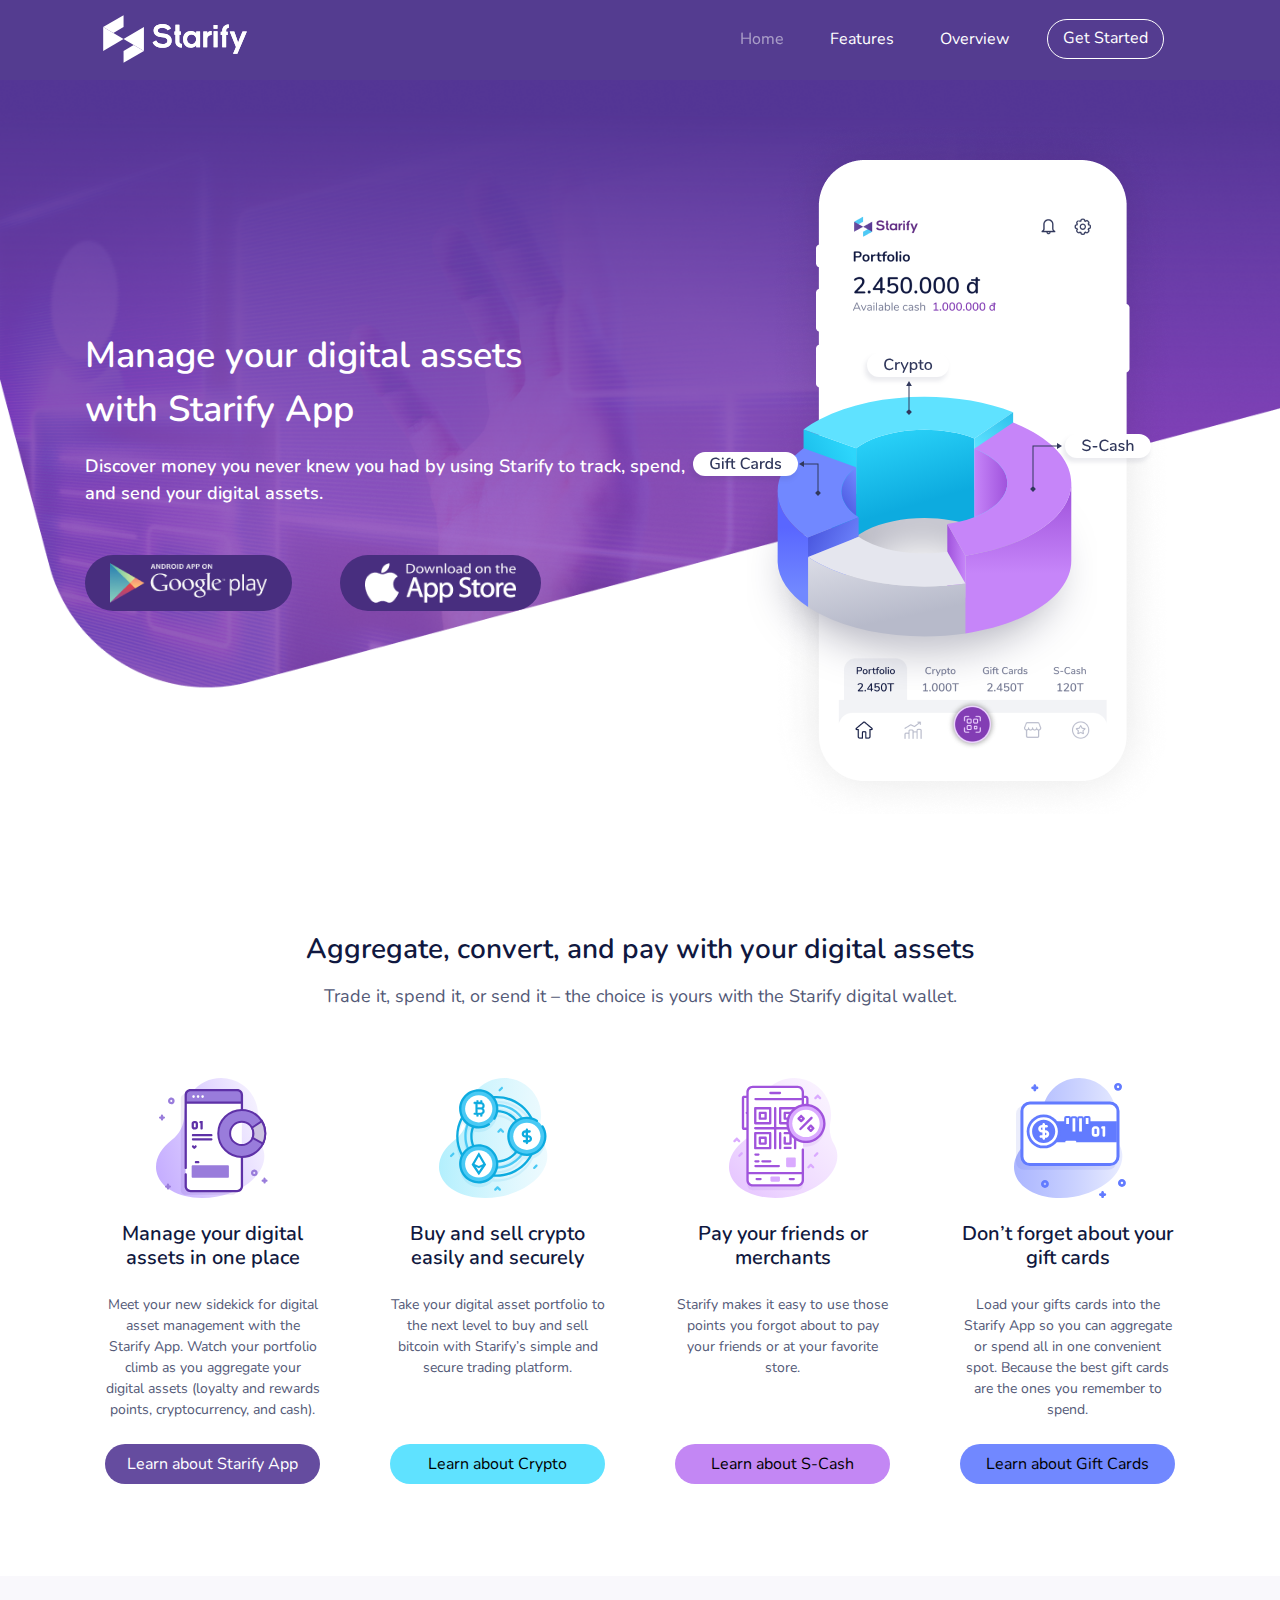
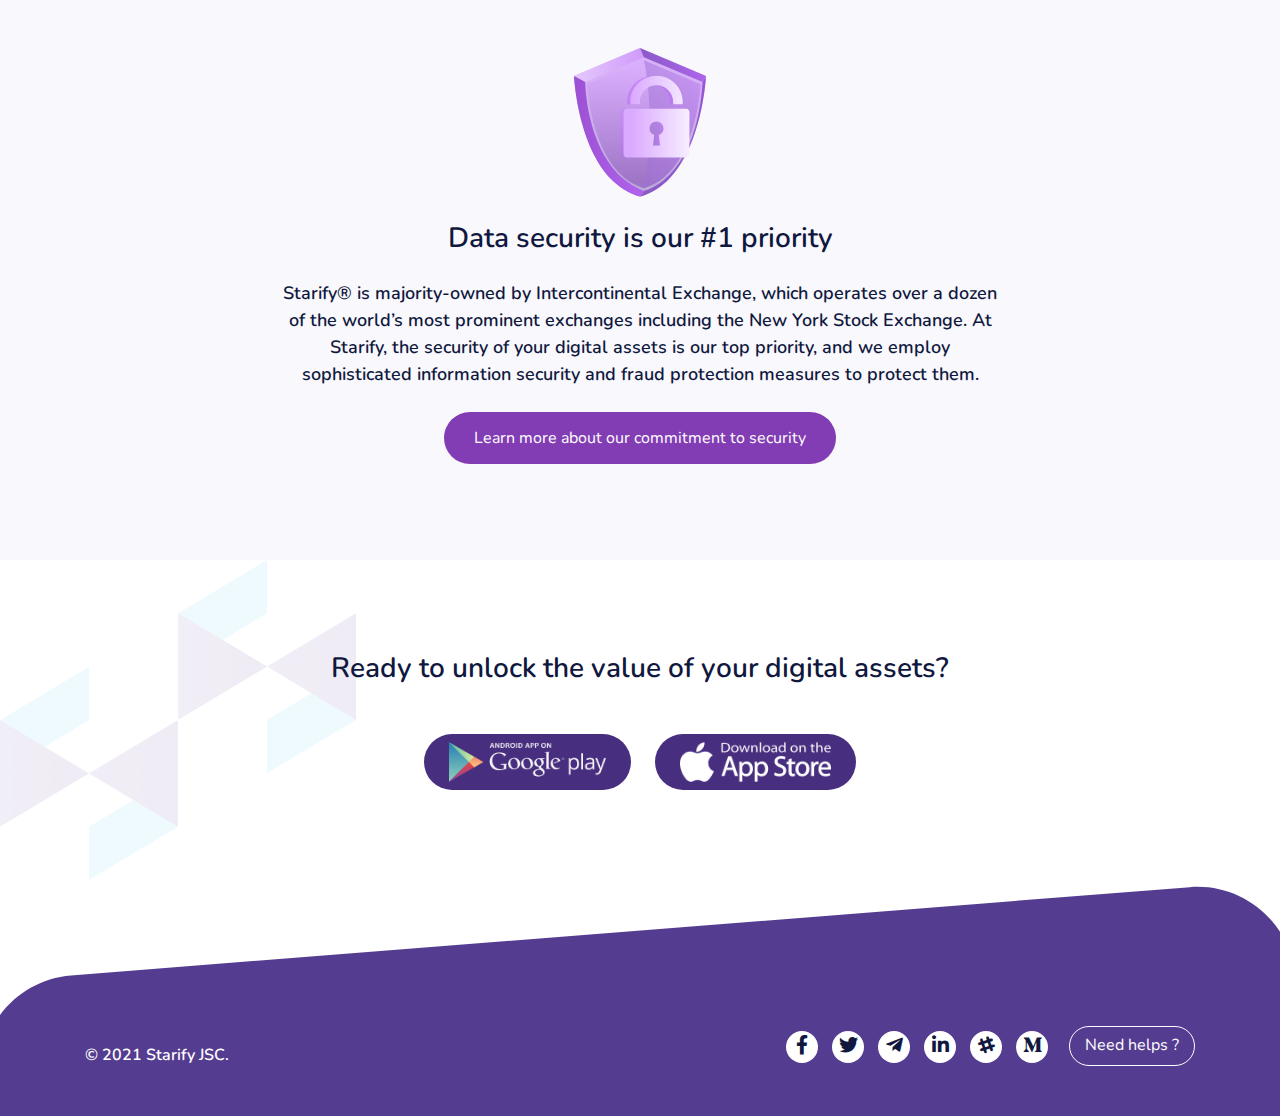
==== commit c56437ad: "Finalize" ====
--- a/index.html
+++ b/index.html
@@ -35,10 +35,10 @@
               <a class="nav-link" href="index.html">Home</a>
             </li>
             <li class="nav-item">
+              <a class="nav-link" href="features.html">Features</a>
+            </li>
+            <li class="nav-item">
               <a class="nav-link" href="overview.html">Overview</a>
-            </li>
-            <li class="nav-item">
-              <a class="nav-link" href="features.html">App Features</a>
             </li>
             <li class="nav-item">
               <a class="btn btn-outline" href="#">Get Started</a>
@@ -68,8 +68,9 @@
             </div>
           </div>
         </div>
-        <div class="col-lg-5" style="margin: auto 0;">
-          <img src="images/right.png" alt="" class="img-fluid d-block mx-auto">
+        <div class="col-lg-5 mock" style="margin: auto 0;">
+          <!-- <img src="images/right.png" alt="" class="img-fluid d-block mx-auto"> -->
+          <img src="images/chart.svg" alt="" class="img-fluid d-block mx-auto chart">
           <div class="social-btn-group d-flex justify-content-center mobile">
             <div class="social-btn mr-3">
               <a href="#"><img src="images/play-store-icon.png" alt=""></a>
@@ -99,7 +100,7 @@
                 portfolio climb as you aggregate your digital assets (loyalty and rewards points,
                 cryptocurrency, and cash).</p>
             </div>
-            <button type="button" class="btn btn-filled bg-purple text-white mt-4" onclick="javascript:location.href='overview.html'">Learn about Starify App</button>
+            <button type="button" class="btn btn-filled bg-purple text-white mt-4" onclick="javascript:location.href='features.html#digi'">Learn about Starify App</button>
           </div>
         </div>
         <div class="col-lg-3 col-md-6 col-xs-8 mb-5">
@@ -111,7 +112,7 @@
                 Starify’s
                 simple and secure trading platform.</p>
             </div>
-            <button type="button" class="btn btn-filled bg-cyan mt-4" onclick="javascript:location.href='overview.html'">Learn about Crypto</button>
+            <button type="button" class="btn btn-filled bg-cyan mt-4" onclick="javascript:location.href='features.html#crypto'">Learn about Crypto</button>
           </div>
 
         </div>
@@ -123,7 +124,7 @@
               <p>Starify makes it easy to use those points you forgot about to pay your friends or at your
                 favorite store.</p>
             </div>
-            <button type="button" class="btn btn-filled bg-violet mt-4" onclick="javascript:location.href='overview.html'">Learn about S-Cash</button>
+            <button type="button" class="btn btn-filled bg-violet mt-4" onclick="javascript:location.href='features.html#scash'">Learn about S-Cash</button>
           </div>
         </div>
         <div class="col-lg-3 col-md-6 col-xs-8 mb-5">
@@ -134,7 +135,7 @@
               <p>Load your gifts cards into the Starify App so you can aggregate or spend all in one
                 convenient spot. Because the best gift cards are the ones you remember to spend.</p>
             </div>
-            <button type="button" class="btn btn-filled bg-iris mt-4" onclick="javascript:location.href='overview.html'">Learn about Gift Cards</button>
+            <button type="button" class="btn btn-filled bg-iris mt-4" onclick="javascript:location.href='features.html#gift'">Learn about Gift Cards</button>
           </div>
         </div>
       </div>
@@ -222,22 +223,20 @@
   <script src="bootstrap-4.0.0-dist/js/bootstrap.min.js"></script>
   <script defer src="app.js"></script>
   <script>
-  document.addEventListener("DOMContentLoaded", function() {
-  window.addEventListener('scroll', function() {
+    document.addEventListener("DOMContentLoaded", function() {
+      window.addEventListener('scroll', function() {
         if (window.scrollY > 80) {
           document.getElementById('top-header').classList.add('sticky-top');
           // add padding top to show content behind navbar
           navbar_height = document.querySelector('.navbar').offsetHeight;
           document.body.style.paddingTop = navbar_height + 'px';
-}
-
-else {
-  document.getElementById('top-header').classList.remove('sticky-top');
-           // remove padding top from body
+        } else {
+          document.getElementById('top-header').classList.remove('sticky-top');
+          // remove padding top from body
           document.body.style.paddingTop = '0';
-}
+        }
+      });
     });
-  });
   </script>
 </body>
 
--- a/style.css
+++ b/style.css
@@ -7,20 +7,29 @@
 }
 
 .bg-purple {
-  background-color: #f9f8fc;
+  background-color: #f9f8fc !important;
 }
 .bg-purple.btn {
-  background-color: #654C9F;
-}
-
+  background-color: #654C9F !important;
+}
+
+.bg-cyan {
+  background-color: #EEFAFE;
+}
 .bg-cyan.btn {
   background-color: #5FE2FF;
 }
 
+.bg-violet {
+  background-color: #FAF2FF;
+}
 .bg-violet.btn {
   background-color: #C387f4;
 }
 
+.bg-iris {
+  background-color: #ECEEFF;
+}
 .bg-iris.btn {
   background-color: #7188ff;
 }
@@ -39,6 +48,23 @@
     max-width: 1200px;
   }
 }
+.mock {
+  background: url("images/mock.png") no-repeat;
+  min-height: calc(100vh - 120px);
+  background-position: center;
+  vertical-align: middle;
+}
+.mock .chart {
+  margin: auto 0;
+}
+@media screen and (min-width: 768px) {
+  .mock .chart {
+    position: absolute;
+    top: 35%;
+    left: -3rem;
+  }
+}
+
 * {
   padding: 0;
   margin: 0;
@@ -314,7 +340,7 @@
 .pageHeading {
   background: url("images/pHeading.png") no-repeat;
   background-size: contain;
-  min-height: 280px;
+  min-height: 210px;
 }
 .pageHeading h4 {
   color: #101840 !important;
@@ -668,6 +694,65 @@
   }
 }
 
+img.shadow {
+  -webkit-box-shadow: 0 4px 20px -4px rgba(0, 0, 0, 0.15);
+  box-shadow: 0 4px 20px -4px rgba(0, 0, 0, 0.15);
+  border-radius: 36px;
+}
+
+.feature-box {
+  position: sticky;
+  top: 5rem;
+  padding: 0 1rem 2rem 1rem;
+}
+@media screen and (min-width: 768px) {
+  .feature-box {
+    padding-top: 5rem;
+  }
+}
+.feature-box ul {
+  margin-top: 30px;
+}
+.feature-box ul li {
+  display: -webkit-box;
+  display: -ms-flexbox;
+  display: flex;
+  font-size: 14px;
+  line-height: 1.5;
+  color: #535977;
+}
+.feature-box ul li span {
+  color: #101840;
+}
+.feature-box .xs-center {
+  display: block;
+  margin: auto;
+}
+.feature-box h2,
+.feature-box h3,
+.feature-box h4 {
+  text-align: center;
+}
+.feature-box .f-24 {
+  font-size: 18px !important;
+}
+@media screen and (min-width: 768px) {
+  .feature-box .f-24 {
+    font-size: 24px;
+  }
+}
+@media screen and (min-width: 768px) {
+  .feature-box .xs-center {
+    display: block;
+    margin: 0;
+  }
+  .feature-box h2,
+.feature-box h3,
+.feature-box h4 {
+    text-align: left;
+  }
+}
+
 .big-service {
   background: #f9f8fc;
 }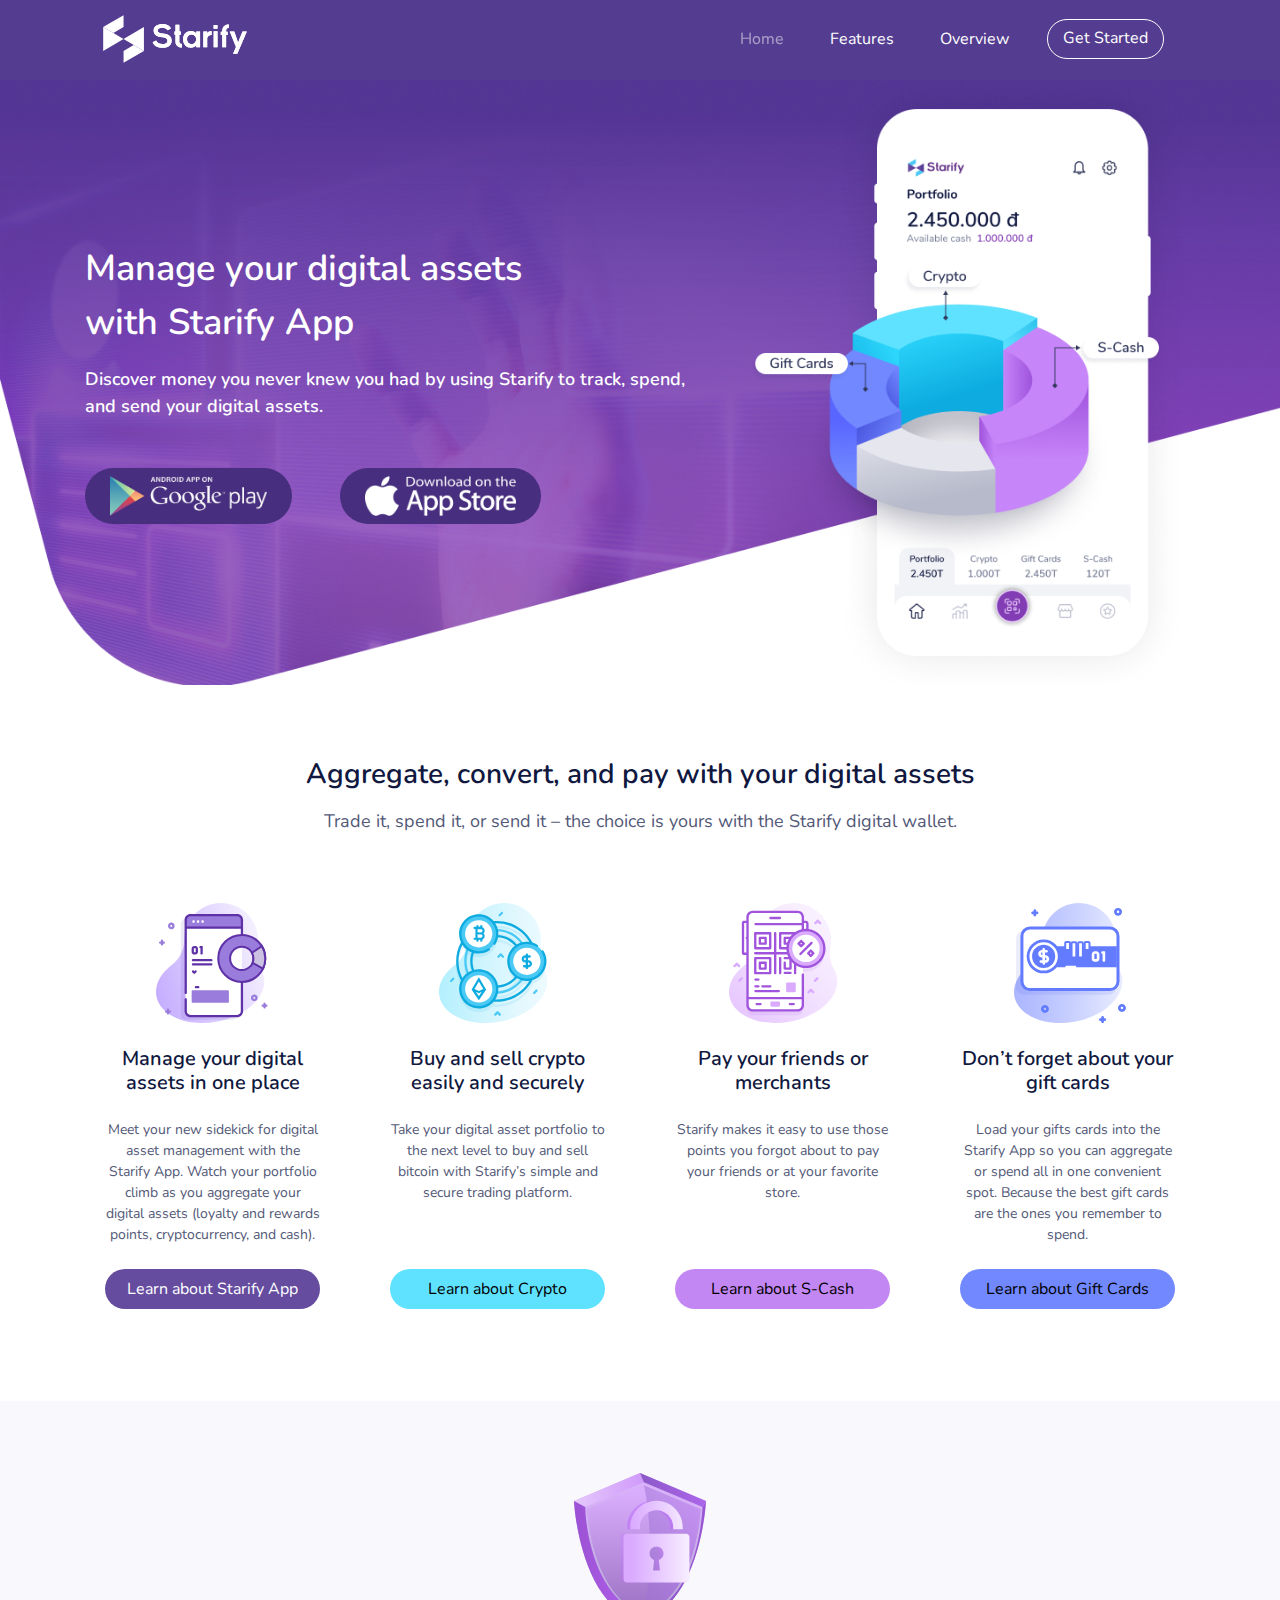
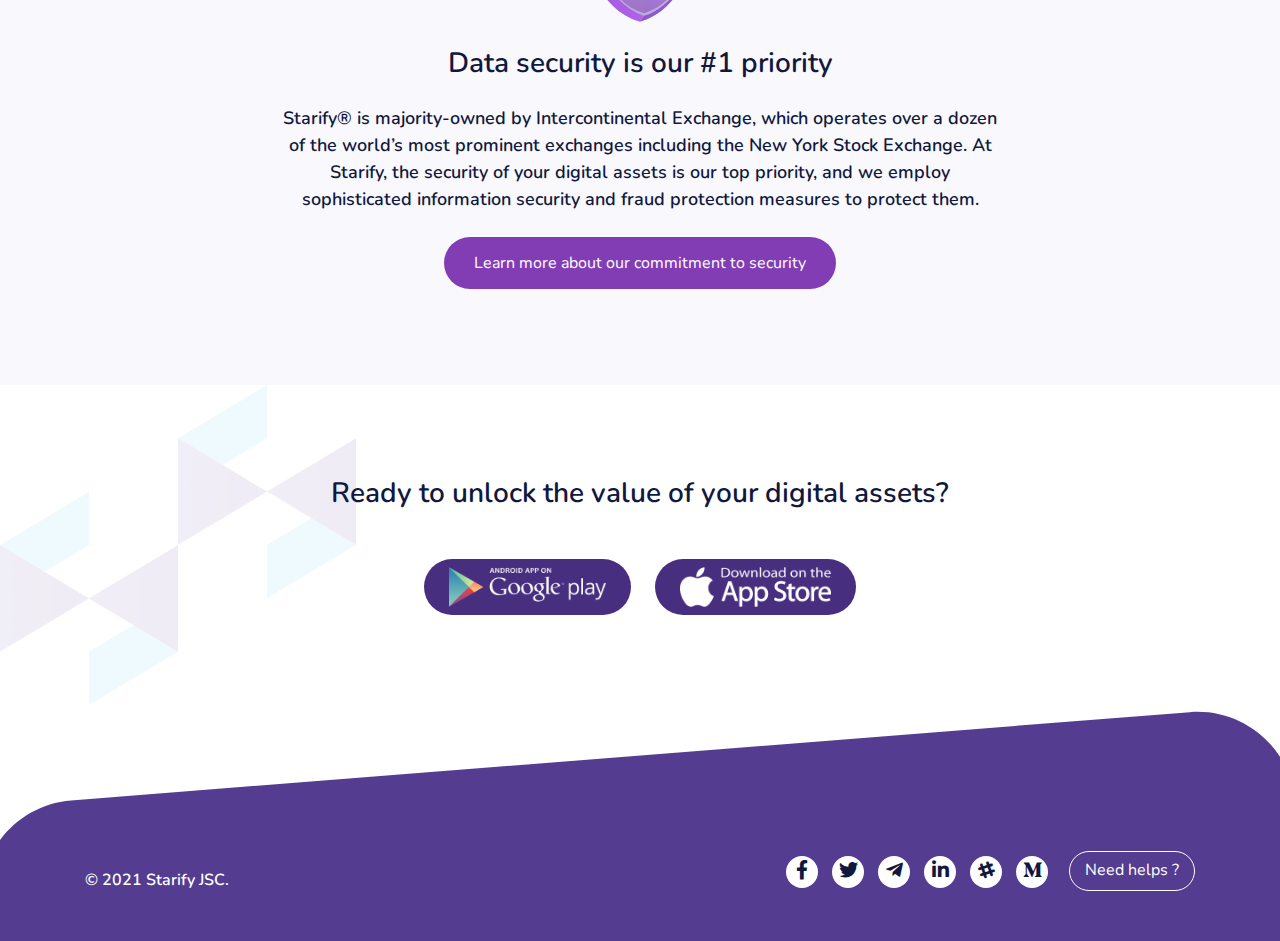
==== commit d4dfde99: "fix home" ====
--- a/index.html
+++ b/index.html
@@ -68,9 +68,9 @@
             </div>
           </div>
         </div>
-        <div class="col-lg-5 mock" style="margin: auto 0;">
-          <!-- <img src="images/right.png" alt="" class="img-fluid d-block mx-auto"> -->
-          <img src="images/chart.svg" alt="" class="img-fluid d-block mx-auto chart">
+        <div class="col-lg-5" style="margin: auto 0;">
+          <img src="images/right.png" alt="" class="img-fluid d-block mx-auto">
+          <!-- <img src="images/chart.svg" alt="" class="img-fluid d-block mx-auto chart"> -->
           <div class="social-btn-group d-flex justify-content-center mobile">
             <div class="social-btn mr-3">
               <a href="#"><img src="images/play-store-icon.png" alt=""></a>
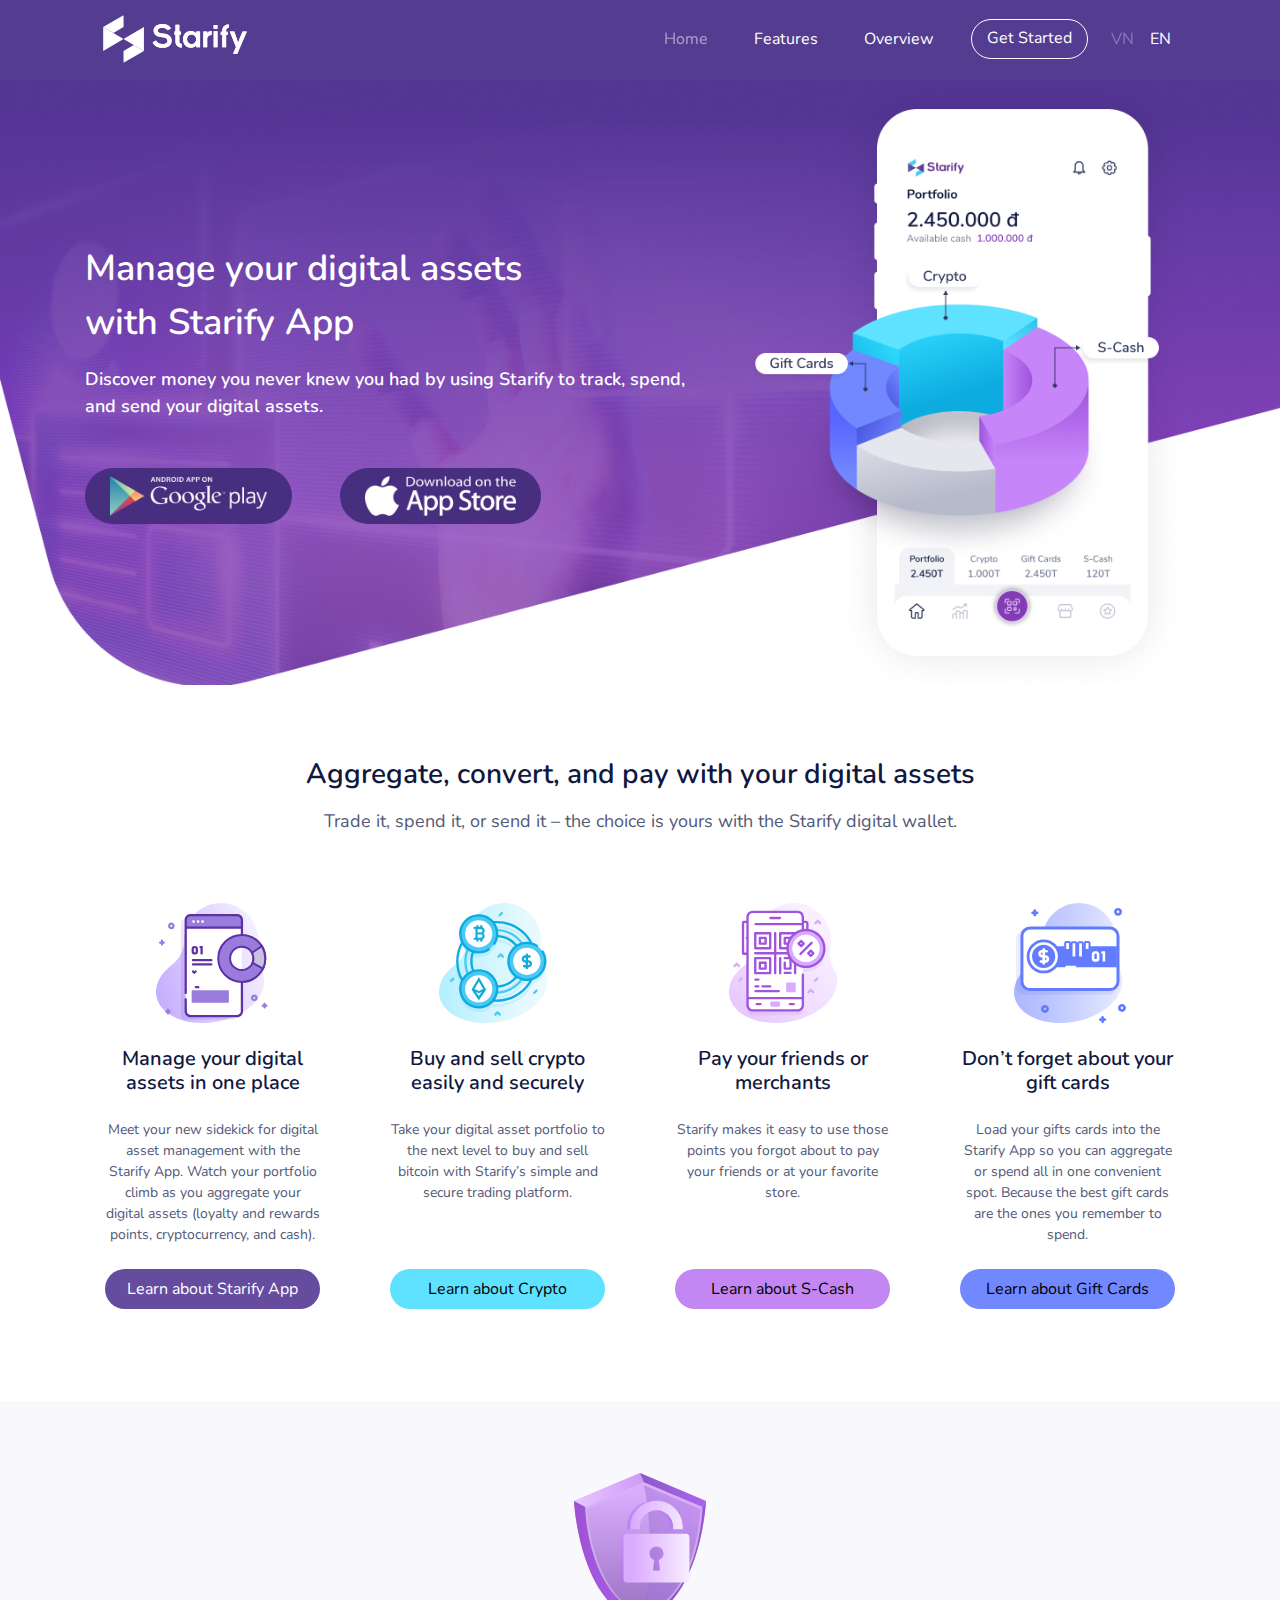
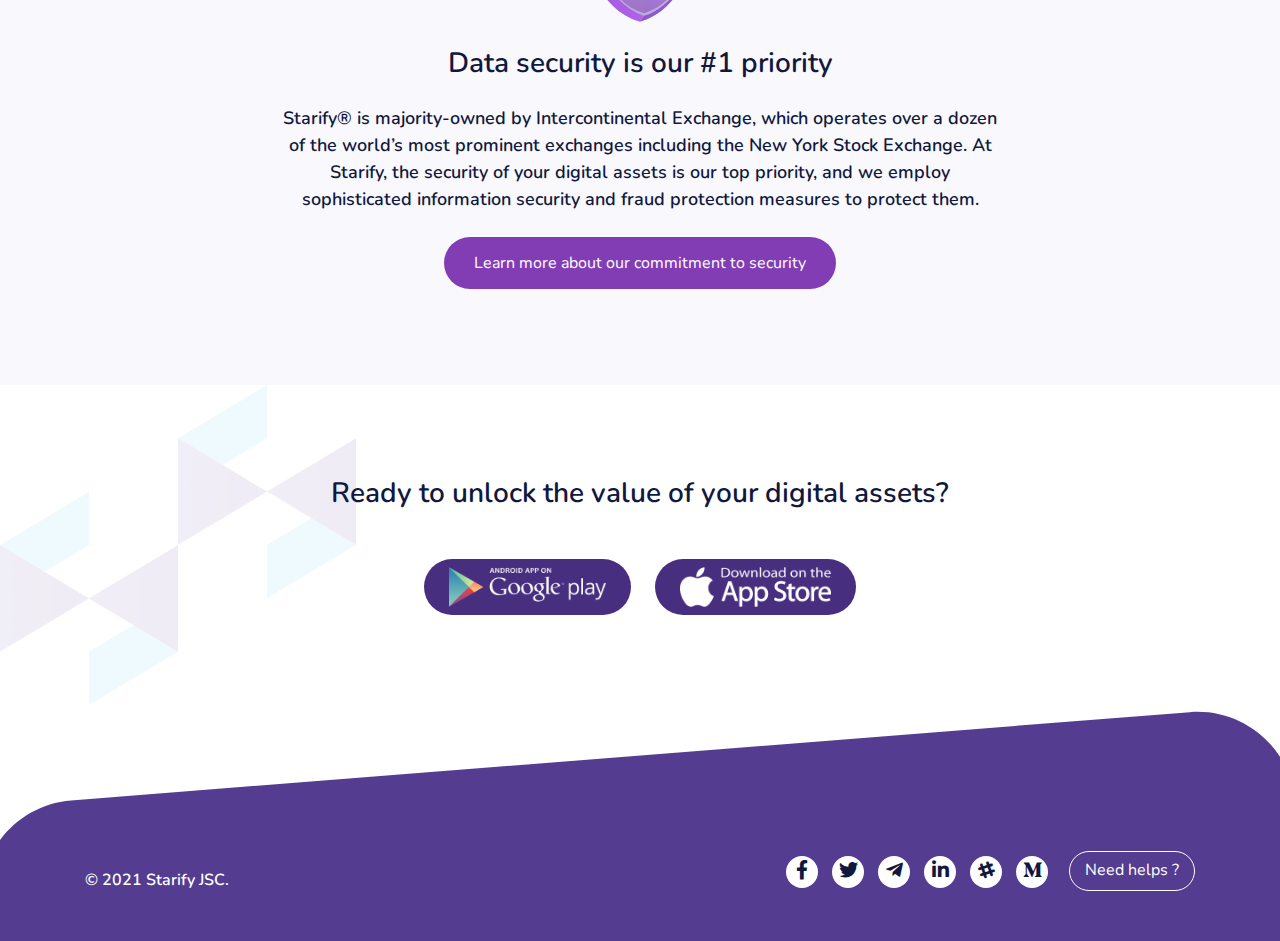
==== commit 52365789: "update add lang" ====
--- a/index.html
+++ b/index.html
@@ -20,6 +20,10 @@
 </head>
 
 <body>
+
+
+
+
   <header id="top-header" class="top-header">
     <div class="container">
       <nav class="navbar navbar-expand-md navbar-dark bg-dark">
@@ -44,7 +48,10 @@
               <a class="btn btn-outline" href="#">Get Started</a>
             </li>
           </ul>
-
+          <ul class="lang">
+            <li class="active"><a href="#">VN</a></li>
+            <li><a href="#">EN</a></li>
+          </ul>
         </div>
       </nav>
     </div>
--- a/style.css
+++ b/style.css
@@ -753,6 +753,17 @@
   }
 }
 
-.big-service {
-  background: #f9f8fc;
+.lang {
+  display: -webkit-box;
+  display: -ms-flexbox;
+  display: flex;
+  list-style: none;
+  margin-bottom: 0;
+}
+.lang li {
+  padding: 0 8px;
+  color: white;
+}
+.lang li.active {
+  opacity: 0.3;
 }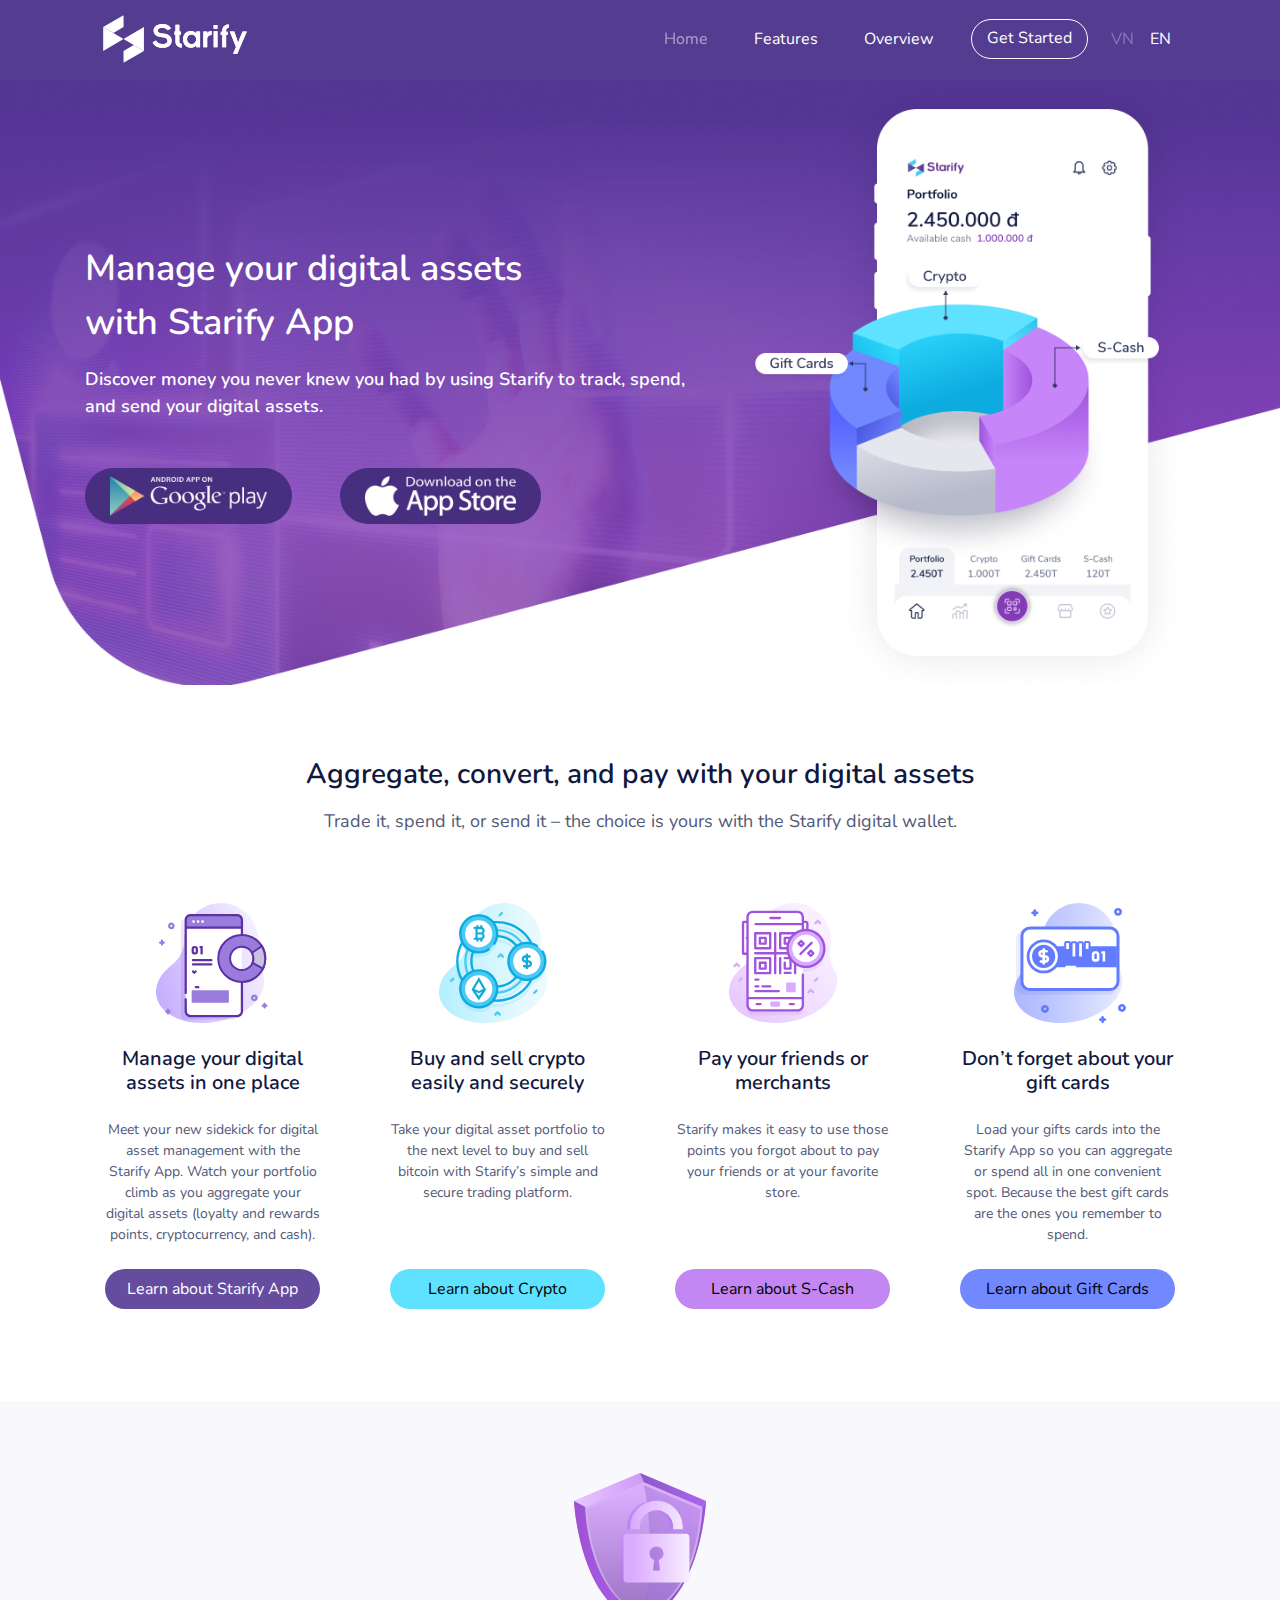
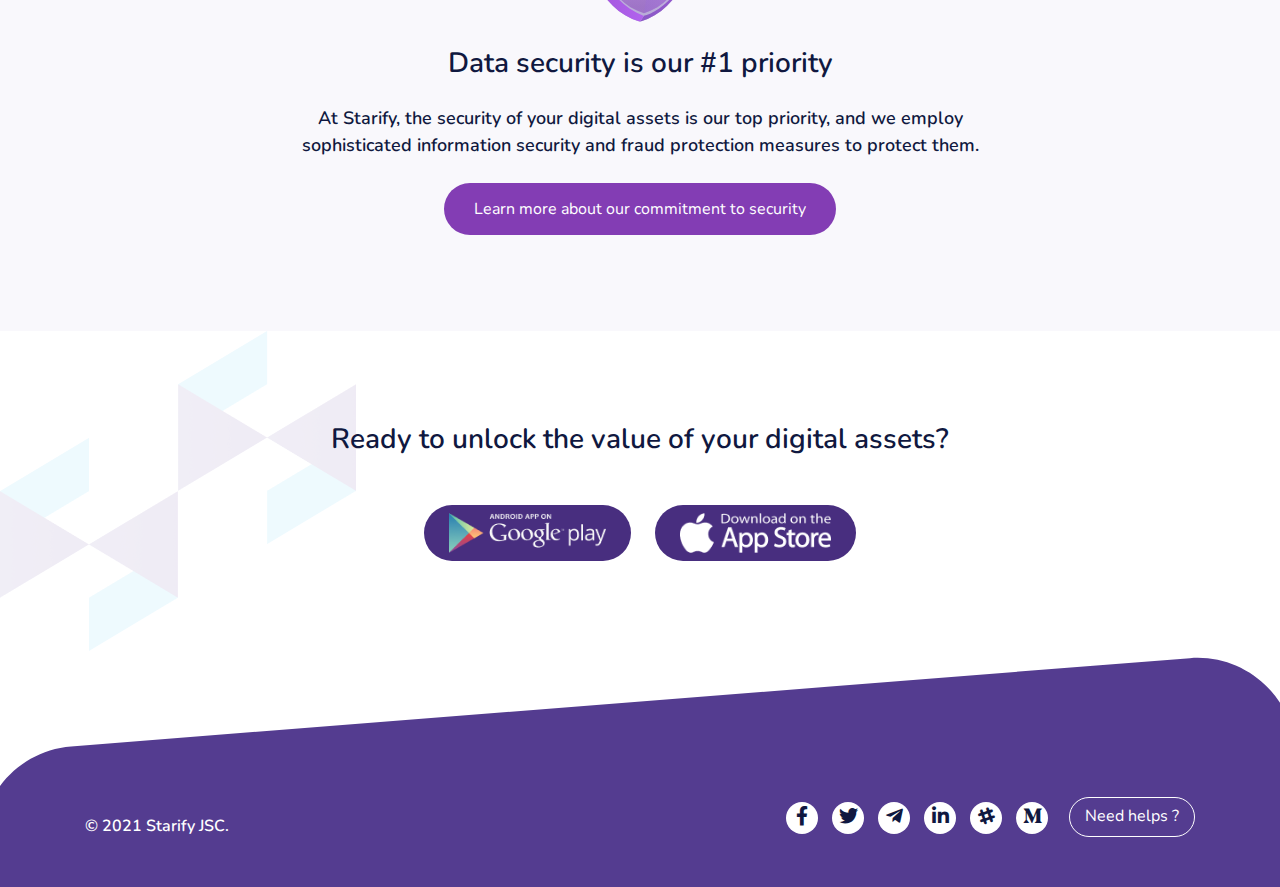
==== commit 46a4cb72: "change favicon, link to home and overview.html context" ====
--- a/index.html
+++ b/index.html
@@ -17,6 +17,7 @@
   <link rel="stylesheet" href="bootstrap-4.0.0-dist/css/bootstrap.min.css">
   <!-- LOCAL CSS -->
   <link rel="stylesheet" href="style.css" />
+  <link rel="shortcut icon" href="./images/favicon.ico"/>
 </head>
 
 <body>
@@ -27,8 +28,8 @@
   <header id="top-header" class="top-header">
     <div class="container">
       <nav class="navbar navbar-expand-md navbar-dark bg-dark">
-        <a href="#" class="navbar-brand"><img src="images/logoD.svg" alt="Starify Logo"></a>
-        <a href="#" class="navbar-brand fix"><img src="images/logoW.svg" alt="Starify Logo"></a>
+        <a href="/" class="navbar-brand"><img src="images/logoD.svg" alt="Starify Logo"></a>
+        <a href="/" class="navbar-brand fix"><img src="images/logoW.svg" alt="Starify Logo"></a>
         <button class="navbar-toggler" type="button" data-toggle="collapse" data-target="#navbarCollapse" aria-controls="navbarCollapse" aria-expanded="true" aria-label="Toggle navigation">
           <i class="fas fa-bars"></i>
         </button>
@@ -48,7 +49,7 @@
               <a class="btn btn-outline" href="#">Get Started</a>
             </li>
           </ul>
-          <ul class="lang">
+          <ul class="lang d-flex justify-content-center">
             <li class="active"><a href="#">VN</a></li>
             <li><a href="#">EN</a></li>
           </ul>
@@ -155,10 +156,7 @@
         <div class="col-lg-8 text-center offset-lg-2">
           <img src="images/security.svg" alt="" class="img-fluid d-block mx-auto">
           <h2 class="text-center f-36 mt-4 mb-4">Data security is our #1 priority</h2>
-          <h4 class="f-18">Starify® is majority-owned by Intercontinental Exchange, which operates
-            over a
-            dozen of the
-            world’s most prominent exchanges including the New York Stock Exchange. At Starify, the
+          <h4 class="f-18">At Starify, the
             security of your digital assets is our top priority, and we employ sophisticated information
             security and fraud protection measures to protect them.</h4>
           <button type="button" class="btn btn-filled bg-primary text-white mt-4 mb-4">Learn more about our commitment to security</button>
--- a/style.css
+++ b/style.css
@@ -270,6 +270,7 @@
   padding-top: 5px;
   padding-bottom: 5px;
 }
+.top-header.sticky-top .lang li a,
 .top-header.sticky-top .nav-item .nav-link {
   color: #101840;
 }
@@ -761,7 +762,7 @@
   margin-bottom: 0;
 }
 .lang li {
-  padding: 0 8px;
+  padding: 10px 8px;
   color: white;
 }
 .lang li.active {
